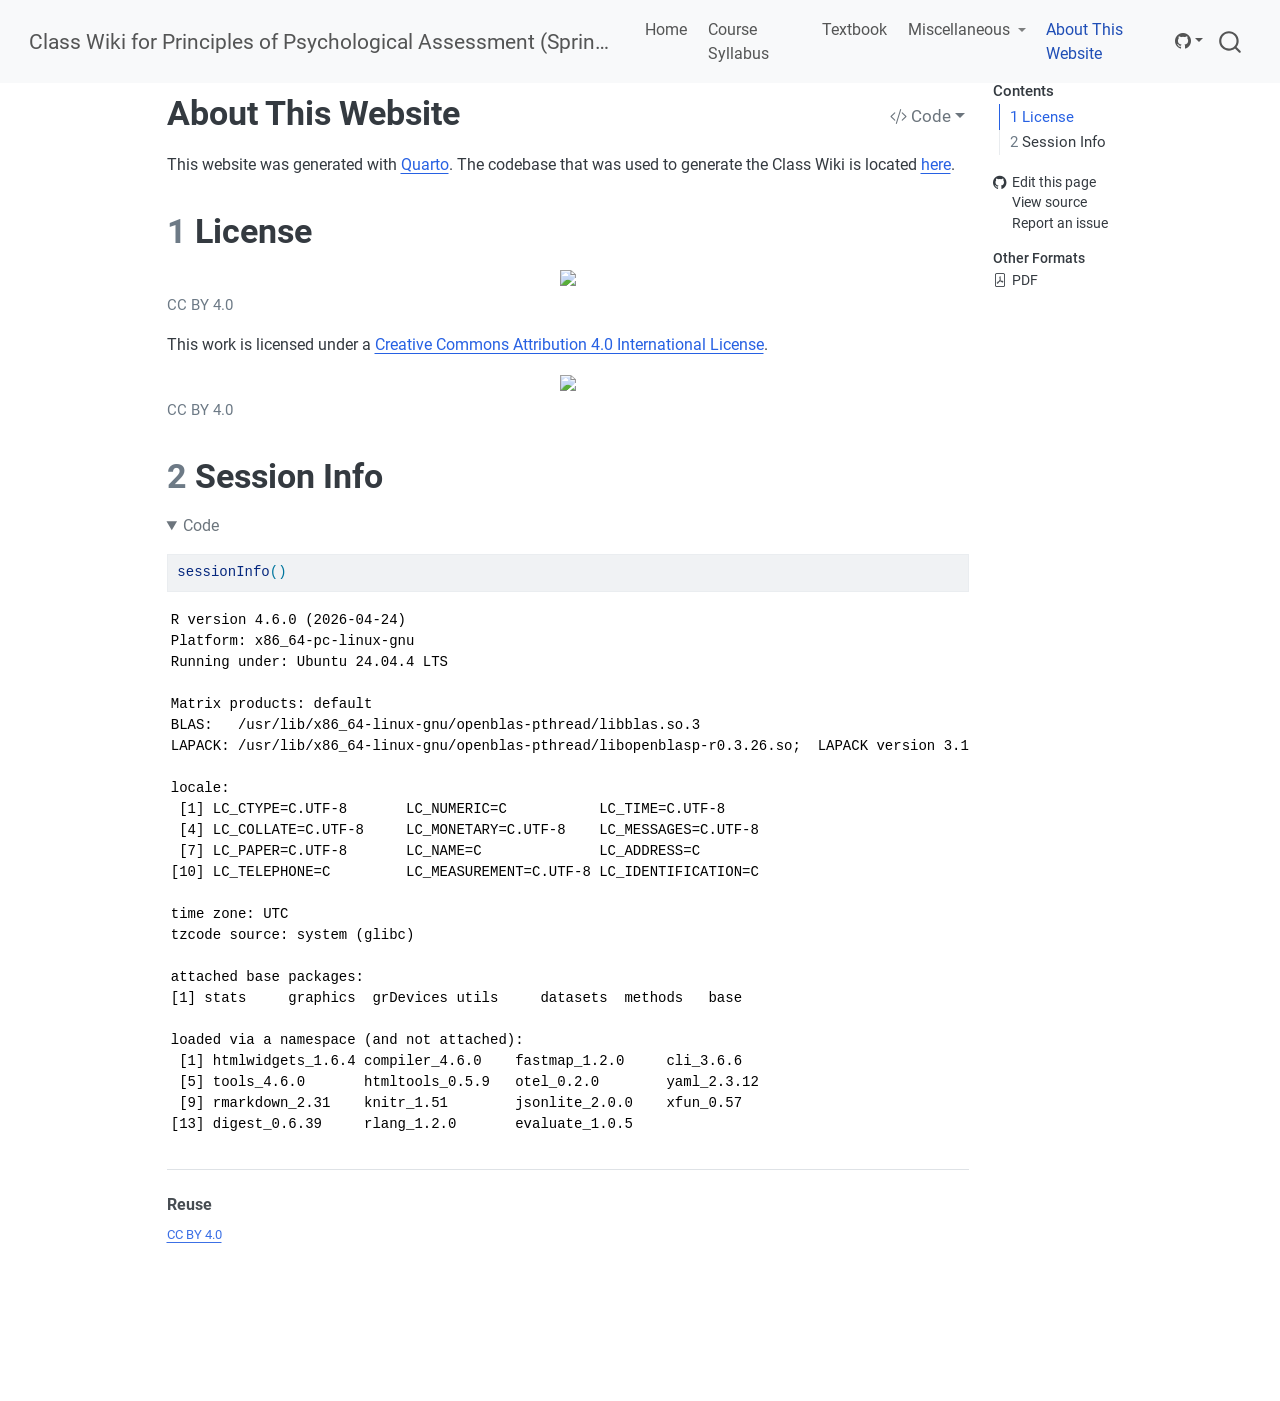
==== about.html @ 30901b77 "Initialize gh-pages" ====
<!DOCTYPE html>
<html xmlns="http://www.w3.org/1999/xhtml" lang="en" xml:lang="en"><head>
<meta http-equiv="Content-Type" content="text/html; charset=UTF-8">
<meta charset="utf-8">
<meta name="generator" content="quarto-1.9.37">
<meta name="viewport" content="width=device-width, initial-scale=1.0, user-scalable=yes">
<meta name="author" content="Isaac T. Petersen">
<meta name="dcterms.date" content="today">
<title>About This Website – Class Wiki for Principles of Psychological Assessment (Spring 2026)</title>
<style>
/* Default styles provided by pandoc.
** See https://pandoc.org/MANUAL.html#variables-for-html for config info.
*/
code{white-space: pre-wrap;}
span.smallcaps{font-variant: small-caps;}
div.columns{display: flex; gap: min(4vw, 1.5em);}
div.column{flex: auto; overflow-x: auto;}
div.hanging-indent{margin-left: 1.5em; text-indent: -1.5em;}
ul.task-list{list-style: none;}
ul.task-list li input[type="checkbox"] {
  width: 0.8em;
  margin: 0 0.8em 0.2em -1em; /* quarto-specific, see https://github.com/quarto-dev/quarto-cli/issues/4556 */ 
  vertical-align: middle;
}
/* CSS for syntax highlighting */
html { -webkit-text-size-adjust: 100%; }
pre > code.sourceCode { white-space: pre; position: relative; }
pre > code.sourceCode > span { display: inline-block; line-height: 1.25; }
pre > code.sourceCode > span:empty { height: 1.2em; }
.sourceCode { overflow: visible; }
code.sourceCode > span { color: inherit; text-decoration: inherit; }
div.sourceCode { margin: 1em 0; }
pre.sourceCode { margin: 0; }
@media screen {
div.sourceCode { overflow: auto; }
}
@media print {
pre > code.sourceCode { white-space: pre-wrap; }
pre > code.sourceCode > span { text-indent: -5em; padding-left: 5em; }
}
pre.numberSource code
  { counter-reset: source-line 0; }
pre.numberSource code > span
  { position: relative; left: -4em; counter-increment: source-line; }
pre.numberSource code > span > a:first-child::before
  { content: counter(source-line);
    position: relative; left: -1em; text-align: right; vertical-align: baseline;
    border: none; display: inline-block;
    -webkit-touch-callout: none; -webkit-user-select: none;
    -khtml-user-select: none; -moz-user-select: none;
    -ms-user-select: none; user-select: none;
    padding: 0 4px; width: 4em;
  }
pre.numberSource { margin-left: 3em;  padding-left: 4px; }
div.sourceCode
  {   }
@media screen {
pre > code.sourceCode > span > a:first-child::before { text-decoration: underline; }
}
</style>

<script src="site_libs/quarto-nav/quarto-nav.js"></script>
<script src="site_libs/quarto-nav/headroom.min.js"></script>
<script src="site_libs/clipboard/clipboard.min.js"></script>
<script src="site_libs/quarto-search/autocomplete.umd.js"></script>
<script src="site_libs/quarto-search/fuse.min.js"></script>
<script src="site_libs/quarto-search/quarto-search.js"></script>
<meta name="quarto:offset" content="./">
<script src="site_libs/quarto-html/quarto.js" type="module"></script>
<script src="site_libs/quarto-html/tabsets/tabsets.js" type="module"></script>
<script src="site_libs/quarto-html/popper.min.js"></script>
<script src="site_libs/quarto-html/tippy.umd.min.js"></script>
<script src="site_libs/quarto-html/anchor.min.js"></script>
<link href="site_libs/quarto-html/tippy.css" rel="stylesheet">
<link href="site_libs/quarto-html/quarto-syntax-highlighting-cad2a2f8a56dfe71ee895a68e79c9b9a.css" rel="stylesheet" id="quarto-text-highlighting-styles">
<script src="site_libs/bootstrap/bootstrap.min.js"></script>
<link href="site_libs/bootstrap/bootstrap-icons.css" rel="stylesheet">
<link href="site_libs/bootstrap/bootstrap-6f6d4dc81e9bc622e57b251f11a22821.min.css" rel="stylesheet" append-hash="true" id="quarto-bootstrap" data-mode="light">
<script src="site_libs/quarto-contrib/glightbox/glightbox.min.js"></script>
<link href="site_libs/quarto-contrib/glightbox/glightbox.min.css" rel="stylesheet">
<link href="site_libs/quarto-contrib/glightbox/lightbox.css" rel="stylesheet"><script id="quarto-search-options" type="application/json">{
  "location": "navbar",
  "copy-button": false,
  "collapse-after": 3,
  "panel-placement": "end",
  "type": "overlay",
  "limit": 50,
  "keyboard-shortcut": [
    "f",
    "/",
    "s"
  ],
  "show-item-context": false,
  "language": {
    "search-no-results-text": "No results",
    "search-matching-documents-text": "matching documents",
    "search-copy-link-title": "Copy link to search",
    "search-hide-matches-text": "Hide additional matches",
    "search-more-match-text": "more match in this document",
    "search-more-matches-text": "more matches in this document",
    "search-clear-button-title": "Clear",
    "search-text-placeholder": "",
    "search-detached-cancel-button-title": "Cancel",
    "search-submit-button-title": "Submit",
    "search-label": "Search"
  }
}</script><script async="" src="https://www.googletagmanager.com/gtag/js?id=G-CD13WE2PJ3"></script><script type="text/javascript">

window.dataLayer = window.dataLayer || [];
function gtag(){dataLayer.push(arguments);}
gtag('js', new Date());
gtag('config', 'G-CD13WE2PJ3', { 'anonymize_ip': true});
</script><link href="site_libs/pagedtable-1.1/css/pagedtable.css" rel="stylesheet">
<script src="site_libs/pagedtable-1.1/js/pagedtable.js"></script><link rel="stylesheet" href="styles.css">
<link rel="stylesheet" href="includes/custom.css">
<link rel="stylesheet" href="font/css/roboto.css">
</head>
<body class="nav-fixed quarto-light">

<div id="quarto-search-results"></div>
  <header id="quarto-header" class="headroom fixed-top"><nav class="navbar navbar-expand-lg " data-bs-theme="dark"><div class="navbar-container container-fluid">
      <div class="navbar-brand-container mx-auto">
    <a class="navbar-brand" href="./index.html">
    <span class="navbar-title">Class Wiki for Principles of Psychological Assessment (Spring 2026)</span>
    </a>
  </div>
            <div id="quarto-search" class="" title="Search"></div>
          <button class="navbar-toggler" type="button" data-bs-toggle="collapse" data-bs-target="#navbarCollapse" aria-controls="navbarCollapse" role="menu" aria-expanded="false" aria-label="Toggle navigation" onclick="if (window.quartoToggleHeadroom) { window.quartoToggleHeadroom(); }">
  <span class="navbar-toggler-icon"></span>
</button>
          <div class="collapse navbar-collapse" id="navbarCollapse">
            <ul class="navbar-nav navbar-nav-scroll me-auto">
<li class="nav-item">
    <a class="nav-link" href="./index.html"> 
<span class="menu-text">Home</span></a>
  </li>  
  <li class="nav-item">
    <a class="nav-link" href="./syllabus.html"> 
<span class="menu-text">Course Syllabus</span></a>
  </li>  
  <li class="nav-item">
    <a class="nav-link" href="https://isaactpetersen.github.io/Principles-Psychological-Assessment"> 
<span class="menu-text">Textbook</span></a>
  </li>  
  <li class="nav-item dropdown ">
    <a class="nav-link dropdown-toggle" href="#" id="nav-menu-miscellaneous" role="link" data-bs-toggle="dropdown" aria-expanded="false">
 <span class="menu-text">Miscellaneous</span>
    </a>
    <ul class="dropdown-menu" aria-labelledby="nav-menu-miscellaneous">
<li>
    <a class="dropdown-item" href="./help.html">
 <span class="dropdown-text">I Think I Might Need Some Help…</span></a>
  </li>  
    </ul>
</li>
  <li class="nav-item">
    <a class="nav-link active" href="./about.html" aria-current="page"> 
<span class="menu-text">About This Website</span></a>
  </li>  
</ul>
</div> <!-- /navcollapse -->
            <div class="quarto-navbar-tools">
    <div class="dropdown">
      <a href="" title="" id="quarto-navigation-tool-dropdown-0" class="quarto-navigation-tool dropdown-toggle px-1" data-bs-toggle="dropdown" aria-expanded="false" role="link" aria-label=""><i class="bi bi-github"></i></a>
      <ul class="dropdown-menu" aria-labelledby="quarto-navigation-tool-dropdown-0">
<li>
            <a class="dropdown-item quarto-navbar-tools-item" href="https://github.com/isaactpetersen/psy-5330-2026-spring">
            Source Code
            </a>
          </li>
          <li>
            <a class="dropdown-item quarto-navbar-tools-item" href="https://github.com/isaactpetersen/psy-5330-2026-spring/issues/new">
            Report a Bug
            </a>
          </li>
      </ul>
</div>
</div>
      </div> <!-- /container-fluid -->
    </nav></header><!-- content --><div id="quarto-content" class="quarto-container page-columns page-rows-contents page-layout-article page-navbar">
<!-- sidebar -->
<!-- margin-sidebar -->
    <div id="quarto-margin-sidebar" class="sidebar margin-sidebar">
        <nav id="TOC" role="doc-toc" class="toc-active"><h2 id="toc-title">Contents</h2>
   
  <ul>
<li><a href="#license" id="toc-license" class="nav-link active" data-scroll-target="#license"><span class="header-section-number">1</span> License</a></li>
  <li><a href="#session-info" id="toc-session-info" class="nav-link" data-scroll-target="#session-info"><span class="header-section-number">2</span> Session Info</a></li>
  </ul><div class="toc-actions"><ul><li><a href="https://github.com/isaactpetersen/psy-5330-2026-spring/edit/main/about.qmd" class="toc-action"><i class="bi bi-github"></i>Edit this page</a></li><li><a href="https://github.com/isaactpetersen/psy-5330-2026-spring/blob/main/about.qmd" class="toc-action"><i class="bi empty"></i>View source</a></li><li><a href="https://github.com/isaactpetersen/psy-5330-2026-spring/issues/new" class="toc-action"><i class="bi empty"></i>Report an issue</a></li></ul></div><div class="quarto-alternate-formats"><h2>Other Formats</h2><ul><li><a href="about.pdf"><i class="bi bi-file-pdf"></i>PDF</a></li></ul></div></nav>
    </div>
<!-- main -->
<main class="content" id="quarto-document-content"><header id="title-block-header" class="quarto-title-block default"><div class="quarto-title">
<div class="quarto-title-block"><div><h1 class="title">About This Website</h1><button type="button" class="btn code-tools-button dropdown-toggle" id="quarto-code-tools-menu" data-bs-toggle="dropdown" aria-expanded="false"><i class="bi"></i> Code</button><ul class="dropdown-menu dropdown-menu-end" aria-labelelledby="quarto-code-tools-menu"><li><a id="quarto-show-all-code" class="dropdown-item" href="javascript:void(0)" role="button">Show All Code</a></li><li><a id="quarto-hide-all-code" class="dropdown-item" href="javascript:void(0)" role="button">Hide All Code</a></li><li><hr class="dropdown-divider"></li><li><a id="quarto-view-source" class="dropdown-item" href="javascript:void(0)" role="button">View Source</a></li></ul></div></div>
</div>



<div class="quarto-title-meta">

    
  
    
  </div>
  


</header><p>This website was generated with <a href="https://quarto.org">Quarto</a>. The codebase that was used to generate the Class Wiki is located <a href="https://github.com/isaactpetersen/psy-5330-2026-spring">here</a>.</p>
<section id="license" class="level1" data-number="1"><h1 data-number="1">
<span class="header-section-number">1</span> License</h1>
<div class="quarto-figure quarto-figure-center">
<figure class="figure"><p><img src="https://img.shields.io/badge/License-CC%20BY%204.0-lightgrey.svg" class="img-fluid figure-img"></p>
<figcaption>CC BY 4.0</figcaption></figure>
</div>
<p>This work is licensed under a <a href="https://creativecommons.org/licenses/by/4.0/">Creative Commons Attribution 4.0 International License</a>.</p>
<div class="quarto-figure quarto-figure-center">
<figure class="figure"><p><img src="https://i.creativecommons.org/l/by/4.0/88x31.png" class="img-fluid figure-img"></p>
<figcaption>CC BY 4.0</figcaption></figure>
</div>
</section><section id="session-info" class="level1" data-number="2"><h1 data-number="2">
<span class="header-section-number">2</span> Session Info</h1>
<div class="cell">
<details open="" class="code-fold"><summary>Code</summary><div class="code-copy-outer-scaffold"><div class="sourceCode" id="cb1"><pre class="downlit sourceCode r code-with-copy"><code class="sourceCode R"><span><span class="fu"><a href="https://rdrr.io/r/utils/sessionInfo.html">sessionInfo</a></span><span class="op">(</span><span class="op">)</span></span></code></pre></div><button title="Copy to Clipboard" class="code-copy-button"><i class="bi"></i></button></div>
</details><div class="cell-output cell-output-stdout">
<pre><code>R version 4.6.0 (2026-04-24)
Platform: x86_64-pc-linux-gnu
Running under: Ubuntu 24.04.4 LTS

Matrix products: default
BLAS:   /usr/lib/x86_64-linux-gnu/openblas-pthread/libblas.so.3 
LAPACK: /usr/lib/x86_64-linux-gnu/openblas-pthread/libopenblasp-r0.3.26.so;  LAPACK version 3.12.0

locale:
 [1] LC_CTYPE=C.UTF-8       LC_NUMERIC=C           LC_TIME=C.UTF-8       
 [4] LC_COLLATE=C.UTF-8     LC_MONETARY=C.UTF-8    LC_MESSAGES=C.UTF-8   
 [7] LC_PAPER=C.UTF-8       LC_NAME=C              LC_ADDRESS=C          
[10] LC_TELEPHONE=C         LC_MEASUREMENT=C.UTF-8 LC_IDENTIFICATION=C   

time zone: UTC
tzcode source: system (glibc)

attached base packages:
[1] stats     graphics  grDevices utils     datasets  methods   base     

loaded via a namespace (and not attached):
 [1] htmlwidgets_1.6.4 compiler_4.6.0    fastmap_1.2.0     cli_3.6.6        
 [5] tools_4.6.0       htmltools_0.5.9   otel_0.2.0        yaml_2.3.12      
 [9] rmarkdown_2.31    knitr_1.51        jsonlite_2.0.0    xfun_0.57        
[13] digest_0.6.39     rlang_1.2.0       evaluate_1.0.5   </code></pre>
</div>
</div>


<!-- -->

</section><div id="quarto-appendix" class="default"><section class="quarto-appendix-contents" id="quarto-reuse"><h2 class="anchored quarto-appendix-heading">Reuse</h2><div class="quarto-appendix-contents"><div><a rel="license" href="https://creativecommons.org/licenses/by/4.0/">CC BY 4.0</a></div></div></section></div></main><!-- /main --><script id="quarto-html-after-body" type="application/javascript">
  window.document.addEventListener("DOMContentLoaded", function (event) {
    const icon = "";
    const anchorJS = new window.AnchorJS();
    anchorJS.options = {
      placement: 'right',
      icon: icon
    };
    anchorJS.add('.anchored');
    const isCodeAnnotation = (el) => {
      for (const clz of el.classList) {
        if (clz.startsWith('code-annotation-')) {                     
          return true;
        }
      }
      return false;
    }
    const onCopySuccess = function(e) {
      // button target
      const button = e.trigger;
      // don't keep focus
      button.blur();
      // flash "checked"
      button.classList.add('code-copy-button-checked');
      var currentTitle = button.getAttribute("title");
      button.setAttribute("title", "Copied!");
      let tooltip;
      if (window.bootstrap) {
        button.setAttribute("data-bs-toggle", "tooltip");
        button.setAttribute("data-bs-placement", "left");
        button.setAttribute("data-bs-title", "Copied!");
        tooltip = new bootstrap.Tooltip(button, 
          { trigger: "manual", 
            customClass: "code-copy-button-tooltip",
            offset: [0, -8]});
        tooltip.show();    
      }
      setTimeout(function() {
        if (tooltip) {
          tooltip.hide();
          button.removeAttribute("data-bs-title");
          button.removeAttribute("data-bs-toggle");
          button.removeAttribute("data-bs-placement");
        }
        button.setAttribute("title", currentTitle);
        button.classList.remove('code-copy-button-checked');
      }, 1000);
      // clear code selection
      e.clearSelection();
    }
    const getTextToCopy = function(trigger) {
      const outerScaffold = trigger.parentElement.cloneNode(true);
      const codeEl = outerScaffold.querySelector('code');
      for (const childEl of codeEl.children) {
        if (isCodeAnnotation(childEl)) {
          childEl.remove();
        }
      }
      return codeEl.innerText;
    }
    const clipboard = new window.ClipboardJS('.code-copy-button:not([data-in-quarto-modal])', {
      text: getTextToCopy
    });
    clipboard.on('success', onCopySuccess);
    if (window.document.getElementById('quarto-embedded-source-code-modal')) {
      const clipboardModal = new window.ClipboardJS('.code-copy-button[data-in-quarto-modal]', {
        text: getTextToCopy,
        container: window.document.getElementById('quarto-embedded-source-code-modal')
      });
      clipboardModal.on('success', onCopySuccess);
    }
    const viewSource = window.document.getElementById('quarto-view-source') ||
                       window.document.getElementById('quarto-code-tools-source');
    if (viewSource) {
      const sourceUrl = viewSource.getAttribute("data-quarto-source-url");
      viewSource.addEventListener("click", function(e) {
        if (sourceUrl) {
          // rstudio viewer pane
          if (/\bcapabilities=\b/.test(window.location)) {
            window.open(sourceUrl);
          } else {
            window.location.href = sourceUrl;
          }
        } else {
          const modal = new bootstrap.Modal(document.getElementById('quarto-embedded-source-code-modal'));
          modal.show();
        }
        return false;
      });
    }
    function toggleCodeHandler(show) {
      return function(e) {
        const detailsSrc = window.document.querySelectorAll(".cell > details > .sourceCode");
        for (let i=0; i<detailsSrc.length; i++) {
          const details = detailsSrc[i].parentElement;
          if (show) {
            details.open = true;
          } else {
            details.removeAttribute("open");
          }
        }
        const cellCodeDivs = window.document.querySelectorAll(".cell > .sourceCode");
        const fromCls = show ? "hidden" : "unhidden";
        const toCls = show ? "unhidden" : "hidden";
        for (let i=0; i<cellCodeDivs.length; i++) {
          const codeDiv = cellCodeDivs[i];
          if (codeDiv.classList.contains(fromCls)) {
            codeDiv.classList.remove(fromCls);
            codeDiv.classList.add(toCls);
          } 
        }
        return false;
      }
    }
    const hideAllCode = window.document.getElementById("quarto-hide-all-code");
    if (hideAllCode) {
      hideAllCode.addEventListener("click", toggleCodeHandler(false));
    }
    const showAllCode = window.document.getElementById("quarto-show-all-code");
    if (showAllCode) {
      showAllCode.addEventListener("click", toggleCodeHandler(true));
    }
      var localhostRegex = new RegExp(/^(?:http|https):\/\/localhost\:?[0-9]*\//);
      var mailtoRegex = new RegExp(/^mailto:/);
        var filterRegex = new RegExp("https:\/\/isaactpetersen\.github\.io\/psy-5330-2026-spring\/");
      var isInternal = (href) => {
          return filterRegex.test(href) || localhostRegex.test(href) || mailtoRegex.test(href);
      }
      // Inspect non-navigation links and adorn them if external
     var links = window.document.querySelectorAll('a[href]:not(.nav-link):not(.navbar-brand):not(.toc-action):not(.sidebar-link):not(.sidebar-item-toggle):not(.pagination-link):not(.no-external):not([aria-hidden]):not(.dropdown-item):not(.quarto-navigation-tool):not(.about-link)');
      for (var i=0; i<links.length; i++) {
        const link = links[i];
        if (!isInternal(link.href)) {
          // undo the damage that might have been done by quarto-nav.js in the case of
          // links that we want to consider external
          if (link.dataset.originalHref !== undefined) {
            link.href = link.dataset.originalHref;
          }
            // target, if specified
            link.setAttribute("target", "_blank");
            if (link.getAttribute("rel") === null) {
              link.setAttribute("rel", "noopener");
            }
        }
      }
    function tippyHover(el, contentFn, onTriggerFn, onUntriggerFn) {
      const config = {
        allowHTML: true,
        maxWidth: 500,
        delay: 100,
        arrow: false,
        appendTo: function(el) {
            return el.parentElement;
        },
        interactive: true,
        interactiveBorder: 10,
        theme: 'quarto',
        placement: 'bottom-start',
      };
      if (contentFn) {
        config.content = contentFn;
      }
      if (onTriggerFn) {
        config.onTrigger = onTriggerFn;
      }
      if (onUntriggerFn) {
        config.onUntrigger = onUntriggerFn;
      }
      window.tippy(el, config); 
    }
    const noterefs = window.document.querySelectorAll('a[role="doc-noteref"]');
    for (var i=0; i<noterefs.length; i++) {
      const ref = noterefs[i];
      tippyHover(ref, function() {
        // use id or data attribute instead here
        let href = ref.getAttribute('data-footnote-href') || ref.getAttribute('href');
        try { href = new URL(href).hash; } catch {}
        const id = href.replace(/^#\/?/, "");
        const note = window.document.getElementById(id);
        if (note) {
          return note.innerHTML;
        } else {
          return "";
        }
      });
    }
    const xrefs = window.document.querySelectorAll('a.quarto-xref');
    const processXRef = (id, note) => {
      // Strip column container classes
      const stripColumnClz = (el) => {
        el.classList.remove("page-full", "page-columns");
        if (el.children) {
          for (const child of el.children) {
            stripColumnClz(child);
          }
        }
      }
      stripColumnClz(note)
      if (id === null || id.startsWith('sec-')) {
        // Special case sections, only their first couple elements
        const container = document.createElement("div");
        if (note.children && note.children.length > 2) {
          container.appendChild(note.children[0].cloneNode(true));
          for (let i = 1; i < note.children.length; i++) {
            const child = note.children[i];
            if (child.tagName === "P" && child.innerText === "") {
              continue;
            } else {
              container.appendChild(child.cloneNode(true));
              break;
            }
          }
          if (window.Quarto?.typesetMath) {
            window.Quarto.typesetMath(container);
          }
          return container.innerHTML
        } else {
          if (window.Quarto?.typesetMath) {
            window.Quarto.typesetMath(note);
          }
          return note.innerHTML;
        }
      } else {
        // Remove any anchor links if they are present
        const anchorLink = note.querySelector('a.anchorjs-link');
        if (anchorLink) {
          anchorLink.remove();
        }
        if (window.Quarto?.typesetMath) {
          window.Quarto.typesetMath(note);
        }
        if (note.classList.contains("callout")) {
          return note.outerHTML;
        } else {
          return note.innerHTML;
        }
      }
    }
    for (var i=0; i<xrefs.length; i++) {
      const xref = xrefs[i];
      tippyHover(xref, undefined, function(instance) {
        instance.disable();
        let url = xref.getAttribute('href');
        let hash = undefined; 
        if (url.startsWith('#')) {
          hash = url;
        } else {
          try { hash = new URL(url).hash; } catch {}
        }
        if (hash) {
          const id = hash.replace(/^#\/?/, "");
          const note = window.document.getElementById(id);
          if (note !== null) {
            try {
              const html = processXRef(id, note.cloneNode(true));
              instance.setContent(html);
            } finally {
              instance.enable();
              instance.show();
            }
          } else {
            // See if we can fetch this
            fetch(url.split('#')[0])
            .then(res => res.text())
            .then(html => {
              const parser = new DOMParser();
              const htmlDoc = parser.parseFromString(html, "text/html");
              const note = htmlDoc.getElementById(id);
              if (note !== null) {
                const html = processXRef(id, note);
                instance.setContent(html);
              } 
            }).finally(() => {
              instance.enable();
              instance.show();
            });
          }
        } else {
          // See if we can fetch a full url (with no hash to target)
          // This is a special case and we should probably do some content thinning / targeting
          fetch(url)
          .then(res => res.text())
          .then(html => {
            const parser = new DOMParser();
            const htmlDoc = parser.parseFromString(html, "text/html");
            const note = htmlDoc.querySelector('main.content');
            if (note !== null) {
              // This should only happen for chapter cross references
              // (since there is no id in the URL)
              // remove the first header
              if (note.children.length > 0 && note.children[0].tagName === "HEADER") {
                note.children[0].remove();
              }
              const html = processXRef(null, note);
              instance.setContent(html);
            } 
          }).finally(() => {
            instance.enable();
            instance.show();
          });
        }
      }, function(instance) {
      });
    }
        let selectedAnnoteEl;
        const selectorForAnnotation = ( cell, annotation) => {
          let cellAttr = 'data-code-cell="' + cell + '"';
          let lineAttr = 'data-code-annotation="' +  annotation + '"';
          const selector = 'span[' + cellAttr + '][' + lineAttr + ']';
          return selector;
        }
        const selectCodeLines = (annoteEl) => {
          const doc = window.document;
          const targetCell = annoteEl.getAttribute("data-target-cell");
          const targetAnnotation = annoteEl.getAttribute("data-target-annotation");
          const annoteSpan = window.document.querySelector(selectorForAnnotation(targetCell, targetAnnotation));
          const lines = annoteSpan.getAttribute("data-code-lines").split(",");
          const lineIds = lines.map((line) => {
            return targetCell + "-" + line;
          })
          let top = null;
          let height = null;
          let parent = null;
          if (lineIds.length > 0) {
              //compute the position of the single el (top and bottom and make a div)
              const el = window.document.getElementById(lineIds[0]);
              top = el.offsetTop;
              height = el.offsetHeight;
              parent = el.parentElement.parentElement;
            if (lineIds.length > 1) {
              const lastEl = window.document.getElementById(lineIds[lineIds.length - 1]);
              const bottom = lastEl.offsetTop + lastEl.offsetHeight;
              height = bottom - top;
            }
            if (top !== null && height !== null && parent !== null) {
              // cook up a div (if necessary) and position it 
              let div = window.document.getElementById("code-annotation-line-highlight");
              if (div === null) {
                div = window.document.createElement("div");
                div.setAttribute("id", "code-annotation-line-highlight");
                div.style.position = 'absolute';
                parent.appendChild(div);
              }
              div.style.top = top - 2 + "px";
              div.style.height = height + 4 + "px";
              div.style.left = 0;
              let gutterDiv = window.document.getElementById("code-annotation-line-highlight-gutter");
              if (gutterDiv === null) {
                gutterDiv = window.document.createElement("div");
                gutterDiv.setAttribute("id", "code-annotation-line-highlight-gutter");
                gutterDiv.style.position = 'absolute';
                const codeCell = window.document.getElementById(targetCell);
                const gutter = codeCell.querySelector('.code-annotation-gutter');
                gutter.appendChild(gutterDiv);
              }
              gutterDiv.style.top = top - 2 + "px";
              gutterDiv.style.height = height + 4 + "px";
            }
            selectedAnnoteEl = annoteEl;
          }
        };
        const unselectCodeLines = () => {
          const elementsIds = ["code-annotation-line-highlight", "code-annotation-line-highlight-gutter"];
          elementsIds.forEach((elId) => {
            const div = window.document.getElementById(elId);
            if (div) {
              div.remove();
            }
          });
          selectedAnnoteEl = undefined;
        };
          // Handle positioning of the toggle
      window.addEventListener(
        "resize",
        throttle(() => {
          elRect = undefined;
          if (selectedAnnoteEl) {
            selectCodeLines(selectedAnnoteEl);
          }
        }, 10)
      );
      function throttle(fn, ms) {
      let throttle = false;
      let timer;
        return (...args) => {
          if(!throttle) { // first call gets through
              fn.apply(this, args);
              throttle = true;
          } else { // all the others get throttled
              if(timer) clearTimeout(timer); // cancel #2
              timer = setTimeout(() => {
                fn.apply(this, args);
                timer = throttle = false;
              }, ms);
          }
        };
      }
        // Attach click handler to the DT
        const annoteDls = window.document.querySelectorAll('dt[data-target-cell]');
        for (const annoteDlNode of annoteDls) {
          annoteDlNode.addEventListener('click', (event) => {
            const clickedEl = event.target;
            if (clickedEl !== selectedAnnoteEl) {
              unselectCodeLines();
              const activeEl = window.document.querySelector('dt[data-target-cell].code-annotation-active');
              if (activeEl) {
                activeEl.classList.remove('code-annotation-active');
              }
              selectCodeLines(clickedEl);
              clickedEl.classList.add('code-annotation-active');
            } else {
              // Unselect the line
              unselectCodeLines();
              clickedEl.classList.remove('code-annotation-active');
            }
          });
        }
    const findCites = (el) => {
      const parentEl = el.parentElement;
      if (parentEl) {
        const cites = parentEl.dataset.cites;
        if (cites) {
          return {
            el,
            cites: cites.split(' ')
          };
        } else {
          return findCites(el.parentElement)
        }
      } else {
        return undefined;
      }
    };
    var bibliorefs = window.document.querySelectorAll('a[role="doc-biblioref"]');
    for (var i=0; i<bibliorefs.length; i++) {
      const ref = bibliorefs[i];
      const citeInfo = findCites(ref);
      if (citeInfo) {
        tippyHover(citeInfo.el, function() {
          var popup = window.document.createElement('div');
          citeInfo.cites.forEach(function(cite) {
            var citeDiv = window.document.createElement('div');
            citeDiv.classList.add('hanging-indent');
            citeDiv.classList.add('csl-entry');
            var biblioDiv = window.document.getElementById('ref-' + cite);
            if (biblioDiv) {
              citeDiv.innerHTML = biblioDiv.innerHTML;
            }
            popup.appendChild(citeDiv);
          });
          return popup.innerHTML;
        });
      }
    }
  });
  </script><div class="modal fade" id="quarto-embedded-source-code-modal" tabindex="-1" aria-labelledby="quarto-embedded-source-code-modal-label" aria-hidden="true"><div class="modal-dialog modal-dialog-scrollable"><div class="modal-content"><div class="modal-header"><h5 class="modal-title" id="quarto-embedded-source-code-modal-label">Source Code</h5><button class="btn-close" data-bs-dismiss="modal"></button></div><div class="modal-body"><div class="">
<div class="code-copy-outer-scaffold"><div class="sourceCode" id="cb3" data-shortcodes="false"><pre class="sourceCode markdown code-with-copy"><code class="sourceCode markdown"><span id="cb3-1"><a href="#cb3-1" aria-hidden="true" tabindex="-1"></a><span class="co">---</span></span>
<span id="cb3-2"><a href="#cb3-2" aria-hidden="true" tabindex="-1"></a><span class="an">title:</span><span class="co"> "About This Website"</span></span>
<span id="cb3-3"><a href="#cb3-3" aria-hidden="true" tabindex="-1"></a><span class="co">---</span></span>
<span id="cb3-4"><a href="#cb3-4" aria-hidden="true" tabindex="-1"></a></span>
<span id="cb3-5"><a href="#cb3-5" aria-hidden="true" tabindex="-1"></a>This website was generated with <span class="co">[</span><span class="ot">Quarto</span><span class="co">](https://quarto.org)</span>.</span>
<span id="cb3-6"><a href="#cb3-6" aria-hidden="true" tabindex="-1"></a>The codebase that was used to generate the Class Wiki is located <span class="co">[</span><span class="ot">here</span><span class="co">](https://github.com/isaactpetersen/psy-5330-2026-spring)</span>.</span>
<span id="cb3-7"><a href="#cb3-7" aria-hidden="true" tabindex="-1"></a></span>
<span id="cb3-8"><a href="#cb3-8" aria-hidden="true" tabindex="-1"></a><span class="fu"># License</span></span>
<span id="cb3-9"><a href="#cb3-9" aria-hidden="true" tabindex="-1"></a></span>
<span id="cb3-10"><a href="#cb3-10" aria-hidden="true" tabindex="-1"></a>::: {.content-visible when-format="html"}</span>
<span id="cb3-11"><a href="#cb3-11" aria-hidden="true" tabindex="-1"></a></span>
<span id="cb3-12"><a href="#cb3-12" aria-hidden="true" tabindex="-1"></a><span class="co">[</span><span class="al">![CC BY 4.0][cc-by-shield]</span><span class="co">][cc-by]</span></span>
<span id="cb3-13"><a href="#cb3-13" aria-hidden="true" tabindex="-1"></a></span>
<span id="cb3-14"><a href="#cb3-14" aria-hidden="true" tabindex="-1"></a>This work is licensed under a</span>
<span id="cb3-15"><a href="#cb3-15" aria-hidden="true" tabindex="-1"></a><span class="co">[</span><span class="ot">Creative Commons Attribution 4.0 International License</span><span class="co">][cc-by]</span>.</span>
<span id="cb3-16"><a href="#cb3-16" aria-hidden="true" tabindex="-1"></a></span>
<span id="cb3-17"><a href="#cb3-17" aria-hidden="true" tabindex="-1"></a><span class="co">[</span><span class="al">![CC BY 4.0][cc-by-image]</span><span class="co">][cc-by]</span></span>
<span id="cb3-18"><a href="#cb3-18" aria-hidden="true" tabindex="-1"></a></span>
<span id="cb3-19"><a href="#cb3-19" aria-hidden="true" tabindex="-1"></a><span class="ot">[cc-by]: &lt;https://creativecommons.org/licenses/by/4.0/&gt;</span></span>
<span id="cb3-20"><a href="#cb3-20" aria-hidden="true" tabindex="-1"></a><span class="ot">[cc-by-image]: &lt;https://i.creativecommons.org/l/by/4.0/88x31.png&gt;</span></span>
<span id="cb3-21"><a href="#cb3-21" aria-hidden="true" tabindex="-1"></a><span class="ot">[cc-by-shield]: &lt;https://img.shields.io/badge/License-CC%20BY%204.0-lightgrey.svg&gt;</span></span>
<span id="cb3-22"><a href="#cb3-22" aria-hidden="true" tabindex="-1"></a></span>
<span id="cb3-23"><a href="#cb3-23" aria-hidden="true" tabindex="-1"></a>:::</span>
<span id="cb3-24"><a href="#cb3-24" aria-hidden="true" tabindex="-1"></a></span>
<span id="cb3-25"><a href="#cb3-25" aria-hidden="true" tabindex="-1"></a><span class="fu"># Session Info</span></span>
<span id="cb3-26"><a href="#cb3-26" aria-hidden="true" tabindex="-1"></a></span>
<span id="cb3-29"><a href="#cb3-29" aria-hidden="true" tabindex="-1"></a><span class="in">```{r}</span></span>
<span id="cb3-30"><a href="#cb3-30" aria-hidden="true" tabindex="-1"></a><span class="fu">sessionInfo</span>()</span>
<span id="cb3-31"><a href="#cb3-31" aria-hidden="true" tabindex="-1"></a><span class="in">```</span></span>
</code></pre></div><button title="Copy to Clipboard" class="code-copy-button" data-in-quarto-modal=""><i class="bi"></i></button></div>
</div></div></div></div></div>
</div> <!-- /content -->
<footer class="footer"><div class="nav-footer"><div class="nav-footer-center"><div class="toc-actions d-sm-block d-md-none"><ul><li><a href="https://github.com/isaactpetersen/psy-5330-2026-spring/edit/main/about.qmd" class="toc-action"><i class="bi bi-github"></i>Edit this page</a></li><li><a href="https://github.com/isaactpetersen/psy-5330-2026-spring/blob/main/about.qmd" class="toc-action"><i class="bi empty"></i>View source</a></li><li><a href="https://github.com/isaactpetersen/psy-5330-2026-spring/issues/new" class="toc-action"><i class="bi empty"></i>Report an issue</a></li></ul></div></div></div></footer><script>var lightboxQuarto = GLightbox({"closeEffect":"zoom","descPosition":"bottom","loop":false,"openEffect":"zoom","selector":".lightbox"});
(function() {
  let previousOnload = window.onload;
  window.onload = () => {
    if (previousOnload) {
      previousOnload();
    }
    lightboxQuarto.on('slide_before_load', (data) => {
      const { slideIndex, slideNode, slideConfig, player, trigger } = data;
      const href = trigger.getAttribute('href');
      if (href !== null) {
        const imgEl = window.document.querySelector(`a[href="${href}"] img`);
        if (imgEl !== null) {
          const srcAttr = imgEl.getAttribute("src");
          if (srcAttr && srcAttr.startsWith("data:")) {
            slideConfig.href = srcAttr;
          }
        }
      } 
    });
  
    lightboxQuarto.on('slide_after_load', (data) => {
      const { slideIndex, slideNode, slideConfig, player, trigger } = data;
      if (window.Quarto?.typesetMath) {
        window.Quarto.typesetMath(slideNode);
      }
    });
  
  };
  
})();
          </script>


</body></html>
---- site_libs/quarto-html/tippy.css ----
.tippy-box[data-animation=fade][data-state=hidden]{opacity:0}[data-tippy-root]{max-width:calc(100vw - 10px)}.tippy-box{position:relative;background-color:#333;color:#fff;border-radius:4px;font-size:14px;line-height:1.4;white-space:normal;outline:0;transition-property:transform,visibility,opacity}.tippy-box[data-placement^=top]>.tippy-arrow{bottom:0}.tippy-box[data-placement^=top]>.tippy-arrow:before{bottom:-7px;left:0;border-width:8px 8px 0;border-top-color:initial;transform-origin:center top}.tippy-box[data-placement^=bottom]>.tippy-arrow{top:0}.tippy-box[data-placement^=bottom]>.tippy-arrow:before{top:-7px;left:0;border-width:0 8px 8px;border-bottom-color:initial;transform-origin:center bottom}.tippy-box[data-placement^=left]>.tippy-arrow{right:0}.tippy-box[data-placement^=left]>.tippy-arrow:before{border-width:8px 0 8px 8px;border-left-color:initial;right:-7px;transform-origin:center left}.tippy-box[data-placement^=right]>.tippy-arrow{left:0}.tippy-box[data-placement^=right]>.tippy-arrow:before{left:-7px;border-width:8px 8px 8px 0;border-right-color:initial;transform-origin:center right}.tippy-box[data-inertia][data-state=visible]{transition-timing-function:cubic-bezier(.54,1.5,.38,1.11)}.tippy-arrow{width:16px;height:16px;color:#333}.tippy-arrow:before{content:"";position:absolute;border-color:transparent;border-style:solid}.tippy-content{position:relative;padding:5px 9px;z-index:1}
---- site_libs/quarto-html/quarto-syntax-highlighting-cad2a2f8a56dfe71ee895a68e79c9b9a.css ----
/* quarto syntax highlight colors */
:root {
  --quarto-hl-ot-color: #d91e18;
  --quarto-hl-at-color: #a55a00;
  --quarto-hl-ss-color: #008000;
  --quarto-hl-an-color: #696969;
  --quarto-hl-fu-color: #06287e;
  --quarto-hl-st-color: #008000;
  --quarto-hl-cf-color: #d91e18;
  --quarto-hl-op-color: #00769e;
  --quarto-hl-er-color: #7928a1;
  --quarto-hl-bn-color: #7928a1;
  --quarto-hl-al-color: #7928a1;
  --quarto-hl-va-color: #a55a00;
  --quarto-hl-bu-color: inherit;
  --quarto-hl-ex-color: inherit;
  --quarto-hl-pp-color: #7928a1;
  --quarto-hl-in-color: #696969;
  --quarto-hl-vs-color: #008000;
  --quarto-hl-wa-color: #696969;
  --quarto-hl-do-color: #696969;
  --quarto-hl-im-color: inherit;
  --quarto-hl-ch-color: #008000;
  --quarto-hl-dt-color: #7928a1;
  --quarto-hl-fl-color: #a55a00;
  --quarto-hl-co-color: #696969;
  --quarto-hl-cv-color: #696969;
  --quarto-hl-cn-color: #d91e18;
  --quarto-hl-sc-color: #00769e;
  --quarto-hl-dv-color: #7928a1;
  --quarto-hl-kw-color: #d91e18;
}

/* other quarto variables */
:root {
  --quarto-font-monospace: SFMono-Regular, Menlo, Monaco, Consolas, "Liberation Mono", "Courier New", monospace;
}

/* syntax highlight based on Pandoc's rules */
pre > code.sourceCode > span {
  color: #545454;
}

code.sourceCode > span {
  color: #545454;
}

div.sourceCode,
div.sourceCode pre.sourceCode {
  color: #545454;
}

/* Normal */
code span {
  color: #545454;
}

/* Alert */
code span.al {
  color: #7928a1;
  font-style: inherit;
}

/* Annotation */
code span.an {
  color: #696969;
  font-style: inherit;
}

/* Attribute */
code span.at {
  color: #a55a00;
  font-style: inherit;
}

/* BaseN */
code span.bn {
  color: #7928a1;
  font-style: inherit;
}

/* BuiltIn */
code span.bu {
  font-style: inherit;
}

/* ControlFlow */
code span.cf {
  color: #d91e18;
  font-style: inherit;
}

/* Char */
code span.ch {
  color: #008000;
  font-style: inherit;
}

/* Constant */
code span.cn {
  color: #d91e18;
  font-style: inherit;
}

/* Comment */
code span.co {
  color: #696969;
  font-style: inherit;
}

/* CommentVar */
code span.cv {
  color: #696969;
  font-style: italic;
}

/* Documentation */
code span.do {
  color: #696969;
  font-style: italic;
}

/* DataType */
code span.dt {
  color: #7928a1;
  font-style: inherit;
}

/* DecVal */
code span.dv {
  color: #7928a1;
  font-style: inherit;
}

/* Error */
code span.er {
  color: #7928a1;
  font-style: inherit;
}

/* Extension */
code span.ex {
  font-style: inherit;
}

/* Float */
code span.fl {
  color: #a55a00;
  font-style: inherit;
}

/* Function */
code span.fu {
  color: #06287e;
  font-style: inherit;
}

/* Import */
code span.im {
  font-style: inherit;
}

/* Information */
code span.in {
  color: #696969;
  font-style: inherit;
}

/* Keyword */
code span.kw {
  color: #d91e18;
  font-style: inherit;
}

/* Operator */
code span.op {
  color: #00769e;
  font-style: inherit;
}

/* Other */
code span.ot {
  color: #d91e18;
  font-style: inherit;
}

/* Preprocessor */
code span.pp {
  color: #7928a1;
  font-style: inherit;
}

/* SpecialChar */
code span.sc {
  color: #00769e;
  font-style: inherit;
}

/* SpecialString */
code span.ss {
  color: #008000;
  font-style: inherit;
}

/* String */
code span.st {
  color: #008000;
  font-style: inherit;
}

/* Variable */
code span.va {
  color: #a55a00;
  font-style: inherit;
}

/* VerbatimString */
code span.vs {
  color: #008000;
  font-style: inherit;
}

/* Warning */
code span.wa {
  color: #696969;
  font-style: italic;
}

.prevent-inlining {
  content: "</";
}

/*# sourceMappingURL=5926083d5e9dd90c2eb8d06145e1d972.css.map */
---- site_libs/pagedtable-1.1/css/pagedtable.css ----
.pagedtable {
  overflow: auto;
  padding-left: 8px;
  padding-right: 8px;
}

.pagedtable-wrapper {
  border: 1px solid #ccc;
  border-radius: 4px;
  margin-bottom: 10px;
}

.pagedtable table {
  width: 100%;
  max-width: 100%;
  margin: 0;
}

.pagedtable th {
  padding: 0 5px 0 5px;
  border: none;
  border-bottom: 2px solid #dddddd;

  min-width: 45px;
}

.pagedtable-empty th {
  display: none;
}

.pagedtable td {
  padding: 0 4px 0 4px;
}

.pagedtable .even {
  background-color: rgba(140, 140, 140, 0.1);
}

.pagedtable-padding-col {
  display: none;
}

.pagedtable a {
  -webkit-touch-callout: none;
  -webkit-user-select: none;
  -khtml-user-select: none;
  -moz-user-select: none;
  -ms-user-select: none;
  user-select: none;
}

.pagedtable-index-nav {
  cursor: pointer;
  padding: 0 5px 0 5px;
  float: right;
  border: 0;
}

.pagedtable-index-nav-disabled {
  cursor: default;
  text-decoration: none;
  color: #999;
}

a.pagedtable-index-nav-disabled:hover {
  text-decoration: none;
  color: #999;
}

.pagedtable-indexes {
  cursor: pointer;
  float: right;
  border: 0;
}

.pagedtable-index-current {
  cursor: default;
  text-decoration: none;
  font-weight: bold;
  color: #333;
  border: 0;
}

a.pagedtable-index-current:hover {
  text-decoration: none;
  font-weight: bold;
  color: #333;
}

.pagedtable-index {
  width: 30px;
  display: inline-block;
  text-align: center;
  border: 0;
}

.pagedtable-index-separator-left {
  display: inline-block;
  color: #333;
  font-size: 9px;
  padding: 0 0 0 0;
  cursor: default;
}

.pagedtable-index-separator-right {
  display: inline-block;
  color: #333;
  font-size: 9px;
  padding: 0 4px 0 0;
  cursor: default;
}

.pagedtable-footer {
  padding-top: 4px;
  padding-bottom: 5px;
}

.pagedtable-not-empty .pagedtable-footer {
  border-top: 2px solid #dddddd;
}

.pagedtable-info {
  overflow: hidden;
  color: #999;
  white-space: nowrap;
  text-overflow: ellipsis;
}

.pagedtable-header-name {
  overflow: hidden;
  text-overflow: ellipsis;
}

.pagedtable-header-type {
  color: #999;
  font-weight: 400;
}

.pagedtable-na-cell {
  font-style: italic;
  opacity: 0.3;
}
---- styles.css ----
/* css styles */
---- includes/custom.css ----
/* Whole document: */
body{
  font-family: Roboto;
  font-size: 12pt;
}

/* Headers */
h1,h2,h3,h4,h5,h6{
  font-family: Roboto;
}

/* Block quotes: */
blockquote {
  padding: 10px 20px;
  margin: 0 0 20px;
  font-size: 14px; /*default: 17.5px*/
  border-left: 5px solid #eee;
}

/* Navbar */
.navbar-brand {
  font-family: Roboto;
}

.navbar-default {
  font-family: Roboto;
  font-size: 12pt;
}
---- font/css/roboto.css ----
@font-face {
  font-family: 'Roboto';
  font-style: normal;
  font-weight: 100;
  src: url('../fonts/roboto-v30-latin-100.eot'); /* IE9 Compat Modes */
  src: local(''), local(''),
       url('../fonts/roboto-v30-latin-100.eot?#iefix') format('embedded-opentype'), /* IE6-IE8 */
       url('../fonts/roboto-v30-latin-100.woff2') format('woff2'), /* Super Modern Browsers */
       url('../fonts/roboto-v30-latin-100.woff') format('woff'), /* Modern Browsers */
       url('../fonts/roboto-v30-latin-100.ttf') format('truetype'), /* Safari, Android, iOS */
       url('../fonts/roboto-v30-latin-100.svg#\1') format('svg'); /* Legacy iOS */
}
@font-face {
  font-family: 'Roboto';
  font-style: italic;
  font-weight: 100;
  src: url('../fonts/roboto-v30-latin-100italic.eot'); /* IE9 Compat Modes */
  src: local(''), local(''),
       url('../fonts/roboto-v30-latin-100italic.eot?#iefix') format('embedded-opentype'), /* IE6-IE8 */
       url('../fonts/roboto-v30-latin-100italic.woff2') format('woff2'), /* Super Modern Browsers */
       url('../fonts/roboto-v30-latin-100italic.woff') format('woff'), /* Modern Browsers */
       url('../fonts/roboto-v30-latin-100italic.ttf') format('truetype'), /* Safari, Android, iOS */
       url('../fonts/roboto-v30-latin-100italic.svg#\1') format('svg'); /* Legacy iOS */
}
@font-face {
  font-family: 'Roboto';
  font-style: normal;
  font-weight: 300;
  src: url('../fonts/roboto-v30-latin-300.eot'); /* IE9 Compat Modes */
  src: local(''), local(''),
       url('../fonts/roboto-v30-latin-300.eot?#iefix') format('embedded-opentype'), /* IE6-IE8 */
       url('../fonts/roboto-v30-latin-300.woff2') format('woff2'), /* Super Modern Browsers */
       url('../fonts/roboto-v30-latin-300.woff') format('woff'), /* Modern Browsers */
       url('../fonts/roboto-v30-latin-300.ttf') format('truetype'), /* Safari, Android, iOS */
       url('../fonts/roboto-v30-latin-300.svg#\1') format('svg'); /* Legacy iOS */
}
@font-face {
  font-family: 'Roboto';
  font-style: italic;
  font-weight: 300;
  src: url('../fonts/roboto-v30-latin-300italic.eot'); /* IE9 Compat Modes */
  src: local(''), local(''),
       url('../fonts/roboto-v30-latin-300italic.eot?#iefix') format('embedded-opentype'), /* IE6-IE8 */
       url('../fonts/roboto-v30-latin-300italic.woff2') format('woff2'), /* Super Modern Browsers */
       url('../fonts/roboto-v30-latin-300italic.woff') format('woff'), /* Modern Browsers */
       url('../fonts/roboto-v30-latin-300italic.ttf') format('truetype'), /* Safari, Android, iOS */
       url('../fonts/roboto-v30-latin-300italic.svg#\1') format('svg'); /* Legacy iOS */
}
@font-face {
  font-family: 'Roboto';
  font-style: normal;
  font-weight: 400;
  src: url('../fonts/roboto-v30-latin-regular.eot'); /* IE9 Compat Modes */
  src: local(''), local(''),
       url('../fonts/roboto-v30-latin-regular.eot?#iefix') format('embedded-opentype'), /* IE6-IE8 */
       url('../fonts/roboto-v30-latin-regular.woff2') format('woff2'), /* Super Modern Browsers */
       url('../fonts/roboto-v30-latin-regular.woff') format('woff'), /* Modern Browsers */
       url('../fonts/roboto-v30-latin-regular.ttf') format('truetype'), /* Safari, Android, iOS */
       url('../fonts/roboto-v30-latin-regular.svg#\1') format('svg'); /* Legacy iOS */
}
@font-face {
  font-family: 'Roboto';
  font-style: italic;
  font-weight: 400;
  src: url('../fonts/roboto-v30-latin-italic.eot'); /* IE9 Compat Modes */
  src: local(''), local(''),
       url('../fonts/roboto-v30-latin-italic.eot?#iefix') format('embedded-opentype'), /* IE6-IE8 */
       url('../fonts/roboto-v30-latin-italic.woff2') format('woff2'), /* Super Modern Browsers */
       url('../fonts/roboto-v30-latin-italic.woff') format('woff'), /* Modern Browsers */
       url('../fonts/roboto-v30-latin-italic.ttf') format('truetype'), /* Safari, Android, iOS */
       url('../fonts/roboto-v30-latin-italic.svg#\1') format('svg'); /* Legacy iOS */
}
@font-face {
  font-family: 'Roboto';
  font-style: normal;
  font-weight: 500;
  src: url('../fonts/roboto-v30-latin-500.eot'); /* IE9 Compat Modes */
  src: local(''), local(''),
       url('../fonts/roboto-v30-latin-500.eot?#iefix') format('embedded-opentype'), /* IE6-IE8 */
       url('../fonts/roboto-v30-latin-500.woff2') format('woff2'), /* Super Modern Browsers */
       url('../fonts/roboto-v30-latin-500.woff') format('woff'), /* Modern Browsers */
       url('../fonts/roboto-v30-latin-500.ttf') format('truetype'), /* Safari, Android, iOS */
       url('../fonts/roboto-v30-latin-500.svg#\1') format('svg'); /* Legacy iOS */
}
@font-face {
  font-family: 'Roboto';
  font-style: italic;
  font-weight: 500;
  src: url('../fonts/roboto-v30-latin-500italic.eot'); /* IE9 Compat Modes */
  src: local(''), local(''),
       url('../fonts/roboto-v30-latin-500italic.eot?#iefix') format('embedded-opentype'), /* IE6-IE8 */
       url('../fonts/roboto-v30-latin-500italic.woff2') format('woff2'), /* Super Modern Browsers */
       url('../fonts/roboto-v30-latin-500italic.woff') format('woff'), /* Modern Browsers */
       url('../fonts/roboto-v30-latin-500italic.ttf') format('truetype'), /* Safari, Android, iOS */
       url('../fonts/roboto-v30-latin-500italic.svg#\1') format('svg'); /* Legacy iOS */
}
@font-face {
  font-family: 'Roboto';
  font-style: normal;
  font-weight: 700;
  src: url('../fonts/roboto-v30-latin-700.eot'); /* IE9 Compat Modes */
  src: local(''), local(''),
       url('../fonts/roboto-v30-latin-700.eot?#iefix') format('embedded-opentype'), /* IE6-IE8 */
       url('../fonts/roboto-v30-latin-700.woff2') format('woff2'), /* Super Modern Browsers */
       url('../fonts/roboto-v30-latin-700.woff') format('woff'), /* Modern Browsers */
       url('../fonts/roboto-v30-latin-700.ttf') format('truetype'), /* Safari, Android, iOS */
       url('../fonts/roboto-v30-latin-700.svg#\1') format('svg'); /* Legacy iOS */
}
@font-face {
  font-family: 'Roboto';
  font-style: italic;
  font-weight: 700;
  src: url('../fonts/roboto-v30-latin-700italic.eot'); /* IE9 Compat Modes */
  src: local(''), local(''),
       url('../fonts/roboto-v30-latin-700italic.eot?#iefix') format('embedded-opentype'), /* IE6-IE8 */
       url('../fonts/roboto-v30-latin-700italic.woff2') format('woff2'), /* Super Modern Browsers */
       url('../fonts/roboto-v30-latin-700italic.woff') format('woff'), /* Modern Browsers */
       url('../fonts/roboto-v30-latin-700italic.ttf') format('truetype'), /* Safari, Android, iOS */
       url('../fonts/roboto-v30-latin-700italic.svg#\1') format('svg'); /* Legacy iOS */
}
@font-face {
  font-family: 'Roboto';
  font-style: normal;
  font-weight: 900;
  src: url('../fonts/roboto-v30-latin-900.eot'); /* IE9 Compat Modes */
  src: local(''), local(''),
       url('../fonts/roboto-v30-latin-900.eot?#iefix') format('embedded-opentype'), /* IE6-IE8 */
       url('../fonts/roboto-v30-latin-900.woff2') format('woff2'), /* Super Modern Browsers */
       url('../fonts/roboto-v30-latin-900.woff') format('woff'), /* Modern Browsers */
       url('../fonts/roboto-v30-latin-900.ttf') format('truetype'), /* Safari, Android, iOS */
       url('../fonts/roboto-v30-latin-900.svg#\1') format('svg'); /* Legacy iOS */
}
@font-face {
  font-family: 'Roboto';
  font-style: italic;
  font-weight: 900;
  src: url('../fonts/roboto-v30-latin-900italic.eot'); /* IE9 Compat Modes */
  src: local(''), local(''),
       url('../fonts/roboto-v30-latin-900italic.eot?#iefix') format('embedded-opentype'), /* IE6-IE8 */
       url('../fonts/roboto-v30-latin-900italic.woff2') format('woff2'), /* Super Modern Browsers */
       url('../fonts/roboto-v30-latin-900italic.woff') format('woff'), /* Modern Browsers */
       url('../fonts/roboto-v30-latin-900italic.ttf') format('truetype'), /* Safari, Android, iOS */
       url('../fonts/roboto-v30-latin-900italic.svg#\1') format('svg'); /* Legacy iOS */
}
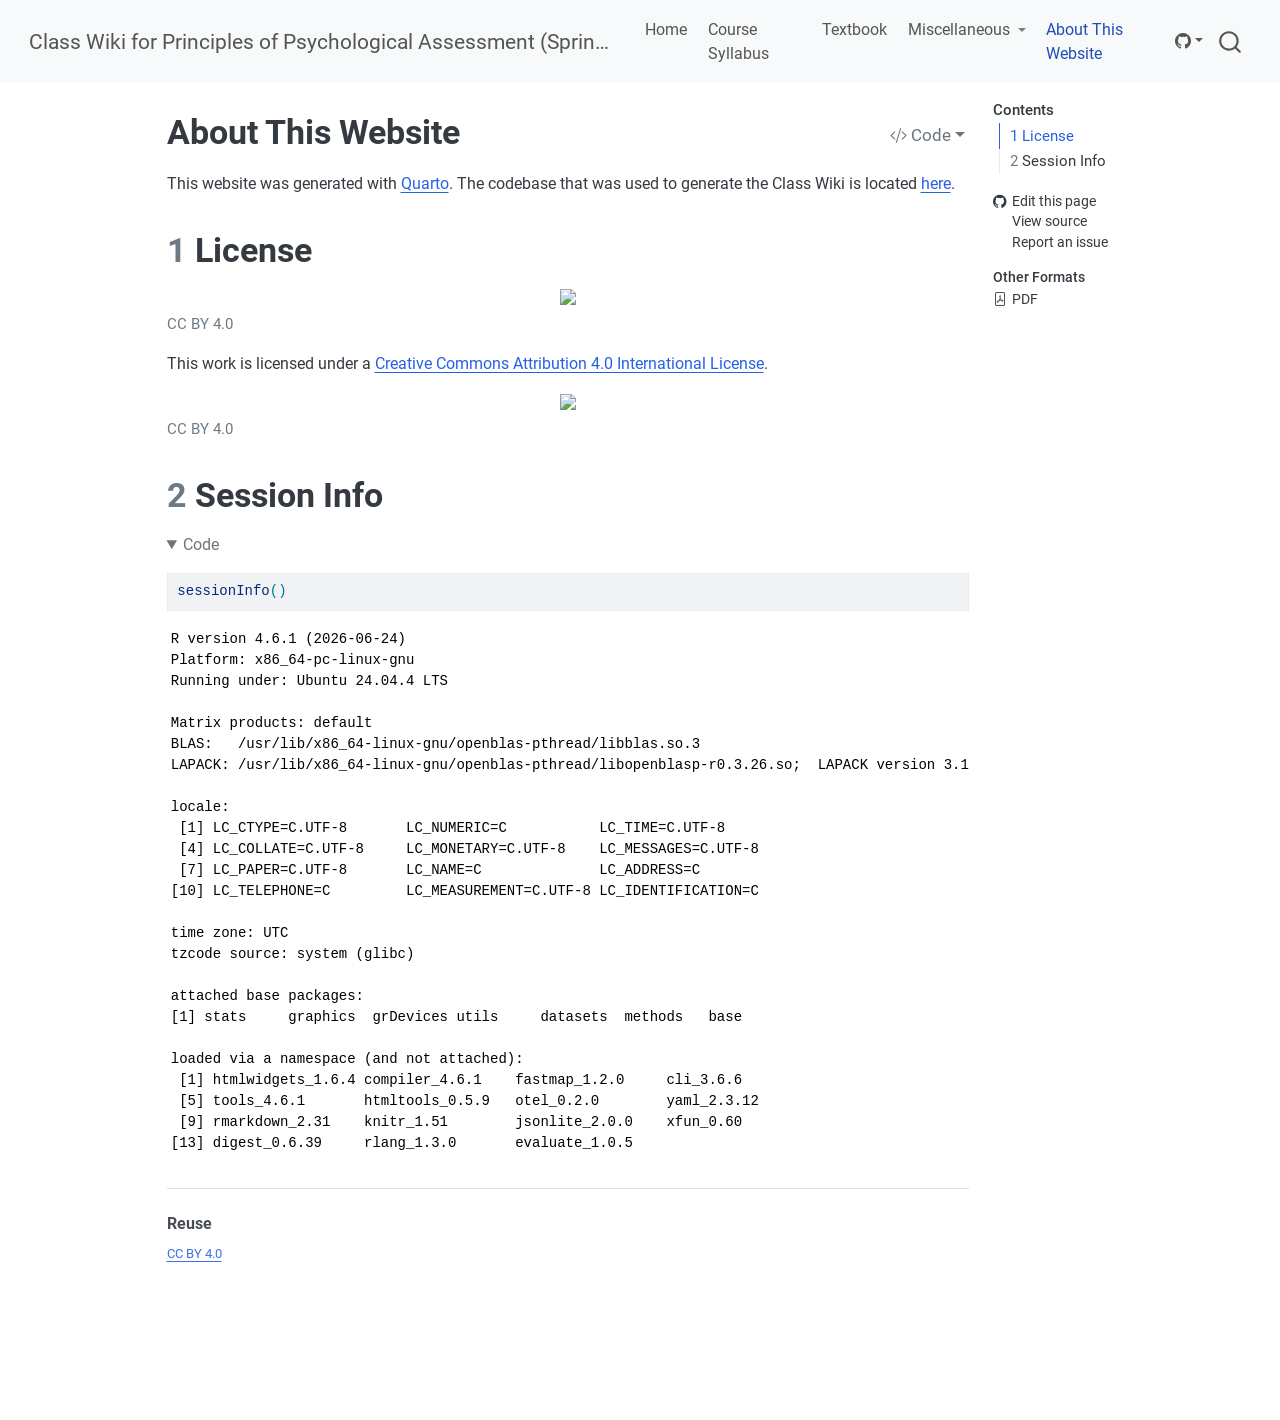
==== commit 125b7459: "Built site for gh-pages" ====
--- a/about.html
+++ b/about.html
@@ -2,7 +2,7 @@
 <html xmlns="http://www.w3.org/1999/xhtml" lang="en" xml:lang="en"><head>
 <meta http-equiv="Content-Type" content="text/html; charset=UTF-8">
 <meta charset="utf-8">
-<meta name="generator" content="quarto-1.9.37">
+<meta name="generator" content="quarto-1.10.18">
 <meta name="viewport" content="width=device-width, initial-scale=1.0, user-scalable=yes">
 <meta name="author" content="Isaac T. Petersen">
 <meta name="dcterms.date" content="today">
@@ -11,10 +11,13 @@
 /* Default styles provided by pandoc.
 ** See https://pandoc.org/MANUAL.html#variables-for-html for config info.
 */
-code{white-space: pre-wrap;}
 span.smallcaps{font-variant: small-caps;}
-div.columns{display: flex; gap: min(4vw, 1.5em);}
-div.column{flex: auto; overflow-x: auto;}
+div.columns{display: flex; gap: 1.5em;}
+div.column{flex: auto;}
+@media screen {
+div.columns{gap: min(4vw, 1.5em);}
+div.column{overflow-x: auto;}
+}
 div.hanging-indent{margin-left: 1.5em; text-indent: -1.5em;}
 ul.task-list{list-style: none;}
 ul.task-list li input[type="checkbox"] {
@@ -72,10 +75,10 @@
 <script src="site_libs/quarto-html/tippy.umd.min.js"></script>
 <script src="site_libs/quarto-html/anchor.min.js"></script>
 <link href="site_libs/quarto-html/tippy.css" rel="stylesheet">
-<link href="site_libs/quarto-html/quarto-syntax-highlighting-cad2a2f8a56dfe71ee895a68e79c9b9a.css" rel="stylesheet" id="quarto-text-highlighting-styles">
+<link href="site_libs/quarto-html/quarto-syntax-highlighting-3419ea62b3ca2d77d3d547f86109e84e.css" rel="stylesheet" id="quarto-text-highlighting-styles">
 <script src="site_libs/bootstrap/bootstrap.min.js"></script>
 <link href="site_libs/bootstrap/bootstrap-icons.css" rel="stylesheet">
-<link href="site_libs/bootstrap/bootstrap-6f6d4dc81e9bc622e57b251f11a22821.min.css" rel="stylesheet" append-hash="true" id="quarto-bootstrap" data-mode="light">
+<link href="site_libs/bootstrap/bootstrap-331c01ae5bcb8b1def0474f38323fa04.min.css" rel="stylesheet" append-hash="true" id="quarto-bootstrap" data-mode="light">
 <script src="site_libs/quarto-contrib/glightbox/glightbox.min.js"></script>
 <link href="site_libs/quarto-contrib/glightbox/glightbox.min.css" rel="stylesheet">
 <link href="site_libs/quarto-contrib/glightbox/lightbox.css" rel="stylesheet"><script id="quarto-search-options" type="application/json">{
@@ -221,7 +224,7 @@
 <div class="cell">
 <details open="" class="code-fold"><summary>Code</summary><div class="code-copy-outer-scaffold"><div class="sourceCode" id="cb1"><pre class="downlit sourceCode r code-with-copy"><code class="sourceCode R"><span><span class="fu"><a href="https://rdrr.io/r/utils/sessionInfo.html">sessionInfo</a></span><span class="op">(</span><span class="op">)</span></span></code></pre></div><button title="Copy to Clipboard" class="code-copy-button"><i class="bi"></i></button></div>
 </details><div class="cell-output cell-output-stdout">
-<pre><code>R version 4.6.0 (2026-04-24)
+<pre><code>R version 4.6.1 (2026-06-24)
 Platform: x86_64-pc-linux-gnu
 Running under: Ubuntu 24.04.4 LTS
 
@@ -242,10 +245,10 @@
 [1] stats     graphics  grDevices utils     datasets  methods   base     
 
 loaded via a namespace (and not attached):
- [1] htmlwidgets_1.6.4 compiler_4.6.0    fastmap_1.2.0     cli_3.6.6        
- [5] tools_4.6.0       htmltools_0.5.9   otel_0.2.0        yaml_2.3.12      
- [9] rmarkdown_2.31    knitr_1.51        jsonlite_2.0.0    xfun_0.57        
-[13] digest_0.6.39     rlang_1.2.0       evaluate_1.0.5   </code></pre>
+ [1] htmlwidgets_1.6.4 compiler_4.6.1    fastmap_1.2.0     cli_3.6.6        
+ [5] tools_4.6.1       htmltools_0.5.9   otel_0.2.0        yaml_2.3.12      
+ [9] rmarkdown_2.31    knitr_1.51        jsonlite_2.0.0    xfun_0.60        
+[13] digest_0.6.39     rlang_1.3.0       evaluate_1.0.5   </code></pre>
 </div>
 </div>
 
@@ -344,16 +347,16 @@
     }
     function toggleCodeHandler(show) {
       return function(e) {
-        const detailsSrc = window.document.querySelectorAll(".cell > details > .sourceCode");
-        for (let i=0; i<detailsSrc.length; i++) {
-          const details = detailsSrc[i].parentElement;
+        const cellDetails = window.document.querySelectorAll(".cell details.code-fold");
+        for (let i=0; i<cellDetails.length; i++) {
+          const details = cellDetails[i];
           if (show) {
             details.open = true;
           } else {
             details.removeAttribute("open");
           }
         }
-        const cellCodeDivs = window.document.querySelectorAll(".cell > .sourceCode");
+        const cellCodeDivs = window.document.querySelectorAll(".cell div.sourceCode.cell-code");
         const fromCls = show ? "hidden" : "unhidden";
         const toCls = show ? "unhidden" : "hidden";
         for (let i=0; i<cellCodeDivs.length; i++) {
@@ -376,7 +379,7 @@
     }
       var localhostRegex = new RegExp(/^(?:http|https):\/\/localhost\:?[0-9]*\//);
       var mailtoRegex = new RegExp(/^mailto:/);
-        var filterRegex = new RegExp("https:\/\/isaactpetersen\.github\.io\/psy-5330-2026-spring\/");
+        var filterRegex = new RegExp("https:\/\/isaactpetersen\.github\.io\/psy-5330-2028-spring\/");
       var isInternal = (href) => {
           return filterRegex.test(href) || localhostRegex.test(href) || mailtoRegex.test(href);
       }
--- a/site_libs/quarto-html/quarto-syntax-highlighting-3419ea62b3ca2d77d3d547f86109e84e.css
+++ b/site_libs/quarto-html/quarto-syntax-highlighting-3419ea62b3ca2d77d3d547f86109e84e.css
@@ -0,0 +1,233 @@
+/* quarto syntax highlight colors */
+:root {
+  --quarto-hl-ot-color: #d91e18;
+  --quarto-hl-at-color: #a55a00;
+  --quarto-hl-ss-color: #008000;
+  --quarto-hl-an-color: #696969;
+  --quarto-hl-fu-color: #06287e;
+  --quarto-hl-st-color: #008000;
+  --quarto-hl-cf-color: #d91e18;
+  --quarto-hl-op-color: #00769e;
+  --quarto-hl-er-color: #7928a1;
+  --quarto-hl-bn-color: #7928a1;
+  --quarto-hl-al-color: #7928a1;
+  --quarto-hl-va-color: #a55a00;
+  --quarto-hl-bu-color: inherit;
+  --quarto-hl-ex-color: inherit;
+  --quarto-hl-pp-color: #7928a1;
+  --quarto-hl-in-color: #696969;
+  --quarto-hl-vs-color: #008000;
+  --quarto-hl-wa-color: #696969;
+  --quarto-hl-do-color: #696969;
+  --quarto-hl-im-color: inherit;
+  --quarto-hl-ch-color: #008000;
+  --quarto-hl-dt-color: #7928a1;
+  --quarto-hl-fl-color: #a55a00;
+  --quarto-hl-co-color: #696969;
+  --quarto-hl-cv-color: #696969;
+  --quarto-hl-cn-color: #d91e18;
+  --quarto-hl-sc-color: #00769e;
+  --quarto-hl-dv-color: #7928a1;
+  --quarto-hl-kw-color: #d91e18;
+}
+
+/* other quarto variables */
+:root {
+  --quarto-font-monospace: SFMono-Regular, Menlo, Monaco, Consolas, "Liberation Mono", "Courier New", monospace;
+}
+
+/* syntax highlight based on Pandoc's rules */
+pre > code.sourceCode > span {
+  color: #545454;
+}
+
+code.sourceCode > span {
+  color: #545454;
+}
+
+div.sourceCode,
+div.sourceCode pre.sourceCode {
+  color: #545454;
+}
+
+/* Normal */
+code span {
+  color: #545454;
+}
+
+/* Alert */
+code span.al {
+  color: #7928a1;
+  font-style: inherit;
+}
+
+/* Annotation */
+code span.an {
+  color: #696969;
+  font-style: inherit;
+}
+
+/* Attribute */
+code span.at {
+  color: #a55a00;
+  font-style: inherit;
+}
+
+/* BaseN */
+code span.bn {
+  color: #7928a1;
+  font-style: inherit;
+}
+
+/* BuiltIn */
+code span.bu {
+  font-style: inherit;
+}
+
+/* ControlFlow */
+code span.cf {
+  color: #d91e18;
+  font-style: inherit;
+}
+
+/* Char */
+code span.ch {
+  color: #008000;
+  font-style: inherit;
+}
+
+/* Constant */
+code span.cn {
+  color: #d91e18;
+  font-style: inherit;
+}
+
+/* Comment */
+code span.co {
+  color: #696969;
+  font-style: inherit;
+}
+
+/* CommentVar */
+code span.cv {
+  color: #696969;
+  font-style: italic;
+}
+
+/* Documentation */
+code span.do {
+  color: #696969;
+  font-style: italic;
+}
+
+/* DataType */
+code span.dt {
+  color: #7928a1;
+  font-style: inherit;
+}
+
+/* DecVal */
+code span.dv {
+  color: #7928a1;
+  font-style: inherit;
+}
+
+/* Error */
+code span.er {
+  color: #7928a1;
+  font-style: inherit;
+}
+
+/* Extension */
+code span.ex {
+  font-style: inherit;
+}
+
+/* Float */
+code span.fl {
+  color: #a55a00;
+  font-style: inherit;
+}
+
+/* Function */
+code span.fu {
+  color: #06287e;
+  font-style: inherit;
+}
+
+/* Import */
+code span.im {
+  font-style: inherit;
+}
+
+/* Information */
+code span.in {
+  color: #696969;
+  font-style: inherit;
+}
+
+/* Keyword */
+code span.kw {
+  color: #d91e18;
+  font-style: inherit;
+}
+
+/* Operator */
+code span.op {
+  color: #00769e;
+  font-style: inherit;
+}
+
+/* Other */
+code span.ot {
+  color: #d91e18;
+  font-style: inherit;
+}
+
+/* Preprocessor */
+code span.pp {
+  color: #7928a1;
+  font-style: inherit;
+}
+
+/* SpecialChar */
+code span.sc {
+  color: #00769e;
+  font-style: inherit;
+}
+
+/* SpecialString */
+code span.ss {
+  color: #008000;
+  font-style: inherit;
+}
+
+/* String */
+code span.st {
+  color: #008000;
+  font-style: inherit;
+}
+
+/* Variable */
+code span.va {
+  color: #a55a00;
+  font-style: inherit;
+}
+
+/* VerbatimString */
+code span.vs {
+  color: #008000;
+  font-style: inherit;
+}
+
+/* Warning */
+code span.wa {
+  color: #696969;
+  font-style: italic;
+}
+
+.prevent-inlining {
+  content: "</";
+}
+
+/*# sourceMappingURL=a0e48aebe202bc7301f9966d54efda35.css.map */
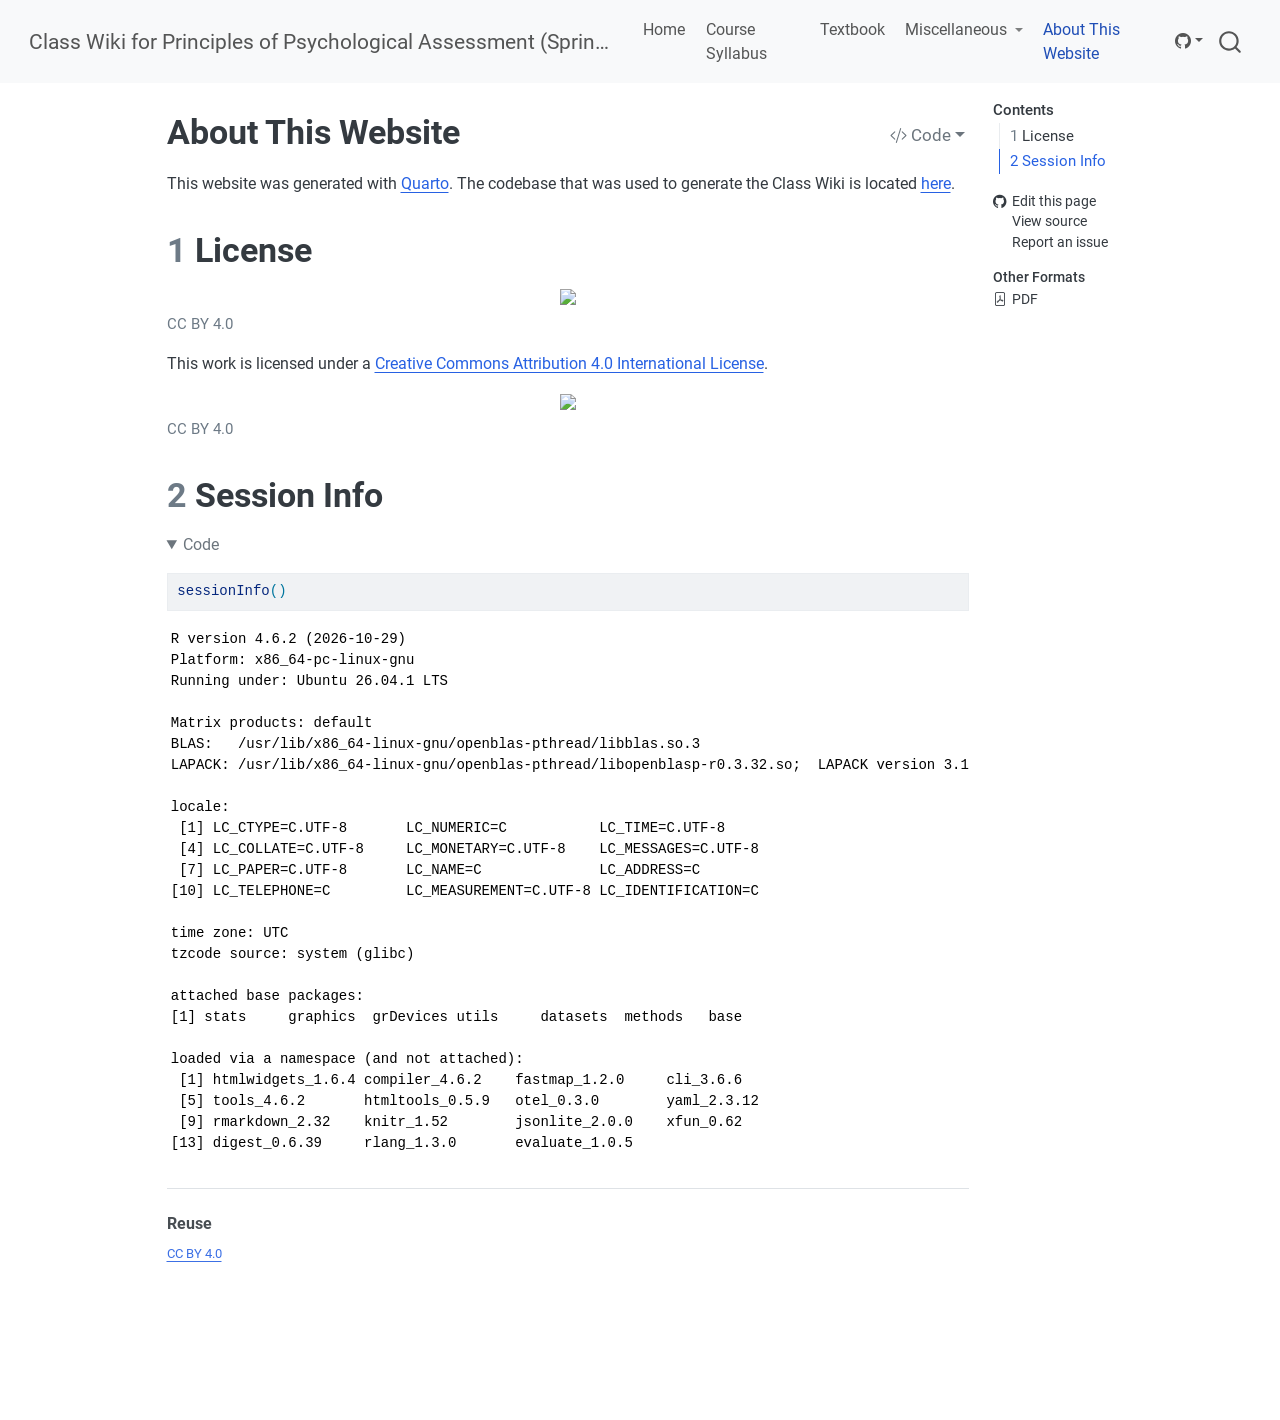
==== commit ad538ed0: "Built site for gh-pages" ====
--- a/about.html
+++ b/about.html
@@ -1,12 +1,11 @@
 <!DOCTYPE html>
 <html xmlns="http://www.w3.org/1999/xhtml" lang="en" xml:lang="en"><head>
-<meta http-equiv="Content-Type" content="text/html; charset=UTF-8">
-<meta charset="utf-8">
-<meta name="generator" content="quarto-1.10.18">
+<meta charset="UTF-8">
+<meta name="generator" content="quarto-1.11.9">
 <meta name="viewport" content="width=device-width, initial-scale=1.0, user-scalable=yes">
 <meta name="author" content="Isaac T. Petersen">
 <meta name="dcterms.date" content="today">
-<title>About This Website – Class Wiki for Principles of Psychological Assessment (Spring 2026)</title>
+<title>About This Website – Class Wiki for Principles of Psychological Assessment (Spring 2028)</title>
 <style>
 /* Default styles provided by pandoc.
 ** See https://pandoc.org/MANUAL.html#variables-for-html for config info.
@@ -71,14 +70,15 @@
 <meta name="quarto:offset" content="./">
 <script src="site_libs/quarto-html/quarto.js" type="module"></script>
 <script src="site_libs/quarto-html/tabsets/tabsets.js" type="module"></script>
+<script src="site_libs/quarto-html/scrollable-regions/scrollable-regions.js" type="module"></script>
 <script src="site_libs/quarto-html/popper.min.js"></script>
 <script src="site_libs/quarto-html/tippy.umd.min.js"></script>
 <script src="site_libs/quarto-html/anchor.min.js"></script>
 <link href="site_libs/quarto-html/tippy.css" rel="stylesheet">
-<link href="site_libs/quarto-html/quarto-syntax-highlighting-3419ea62b3ca2d77d3d547f86109e84e.css" rel="stylesheet" id="quarto-text-highlighting-styles">
+<link href="site_libs/quarto-html/quarto-syntax-highlighting-7b1528b1cba7e9f63f59baa7408a6f56.css" rel="stylesheet" id="quarto-text-highlighting-styles">
 <script src="site_libs/bootstrap/bootstrap.min.js"></script>
 <link href="site_libs/bootstrap/bootstrap-icons.css" rel="stylesheet">
-<link href="site_libs/bootstrap/bootstrap-331c01ae5bcb8b1def0474f38323fa04.min.css" rel="stylesheet" append-hash="true" id="quarto-bootstrap" data-mode="light">
+<link href="site_libs/bootstrap/bootstrap-3e874bf94cd87f2917f91a2f3f3b98e6.min.css" rel="stylesheet" append-hash="true" id="quarto-bootstrap" data-mode="light">
 <script src="site_libs/quarto-contrib/glightbox/glightbox.min.js"></script>
 <link href="site_libs/quarto-contrib/glightbox/glightbox.min.css" rel="stylesheet">
 <link href="site_libs/quarto-contrib/glightbox/lightbox.css" rel="stylesheet"><script id="quarto-search-options" type="application/json">{
@@ -118,17 +118,16 @@
 <link rel="stylesheet" href="includes/custom.css">
 <link rel="stylesheet" href="font/css/roboto.css">
 </head>
-<body class="nav-fixed quarto-light">
+<body class="nav-fixed quarto-light"><a id="quarto-skip-link" class="visually-hidden-focusable" href="#quarto-document-content">Skip to main content</a>
 
 <div id="quarto-search-results"></div>
-  <header id="quarto-header" class="headroom fixed-top"><nav class="navbar navbar-expand-lg " data-bs-theme="dark"><div class="navbar-container container-fluid">
+  <header id="quarto-header" class="headroom fixed-top"><nav class="navbar navbar-expand-lg " data-bs-theme="dark" aria-label="Site"><div class="navbar-container container-fluid">
       <div class="navbar-brand-container mx-auto">
     <a class="navbar-brand" href="./index.html">
-    <span class="navbar-title">Class Wiki for Principles of Psychological Assessment (Spring 2026)</span>
+    <span class="navbar-title">Class Wiki for Principles of Psychological Assessment (Spring 2028)</span>
     </a>
   </div>
-            <div id="quarto-search" class="" title="Search"></div>
-          <button class="navbar-toggler" type="button" data-bs-toggle="collapse" data-bs-target="#navbarCollapse" aria-controls="navbarCollapse" role="menu" aria-expanded="false" aria-label="Toggle navigation" onclick="if (window.quartoToggleHeadroom) { window.quartoToggleHeadroom(); }">
+          <button class="navbar-toggler" type="button" data-bs-toggle="collapse" data-bs-target="#navbarCollapse" aria-controls="navbarCollapse" aria-expanded="false" aria-label="Toggle navigation" onclick="if (window.quartoToggleHeadroom) { window.quartoToggleHeadroom(); }">
   <span class="navbar-toggler-icon"></span>
 </button>
           <div class="collapse navbar-collapse" id="navbarCollapse">
@@ -167,32 +166,33 @@
       <a href="" title="" id="quarto-navigation-tool-dropdown-0" class="quarto-navigation-tool dropdown-toggle px-1" data-bs-toggle="dropdown" aria-expanded="false" role="link" aria-label=""><i class="bi bi-github"></i></a>
       <ul class="dropdown-menu" aria-labelledby="quarto-navigation-tool-dropdown-0">
 <li>
-            <a class="dropdown-item quarto-navbar-tools-item" href="https://github.com/isaactpetersen/psy-5330-2026-spring">
+            <a class="dropdown-item quarto-navbar-tools-item" href="https://github.com/isaactpetersen/psy-5330-2028-spring">
             Source Code
             </a>
           </li>
           <li>
-            <a class="dropdown-item quarto-navbar-tools-item" href="https://github.com/isaactpetersen/psy-5330-2026-spring/issues/new">
+            <a class="dropdown-item quarto-navbar-tools-item" href="https://github.com/isaactpetersen/psy-5330-2028-spring/issues/new">
             Report a Bug
             </a>
           </li>
       </ul>
 </div>
 </div>
+            <div id="quarto-search" class="" title="Search"></div>
       </div> <!-- /container-fluid -->
     </nav></header><!-- content --><div id="quarto-content" class="quarto-container page-columns page-rows-contents page-layout-article page-navbar">
 <!-- sidebar -->
 <!-- margin-sidebar -->
     <div id="quarto-margin-sidebar" class="sidebar margin-sidebar">
-        <nav id="TOC" role="doc-toc" class="toc-active"><h2 id="toc-title">Contents</h2>
+        <nav id="TOC" role="doc-toc" aria-labelledby="toc-title" class="toc-active"><h2 id="toc-title">Contents</h2>
    
   <ul>
 <li><a href="#license" id="toc-license" class="nav-link active" data-scroll-target="#license"><span class="header-section-number">1</span> License</a></li>
   <li><a href="#session-info" id="toc-session-info" class="nav-link" data-scroll-target="#session-info"><span class="header-section-number">2</span> Session Info</a></li>
-  </ul><div class="toc-actions"><ul><li><a href="https://github.com/isaactpetersen/psy-5330-2026-spring/edit/main/about.qmd" class="toc-action"><i class="bi bi-github"></i>Edit this page</a></li><li><a href="https://github.com/isaactpetersen/psy-5330-2026-spring/blob/main/about.qmd" class="toc-action"><i class="bi empty"></i>View source</a></li><li><a href="https://github.com/isaactpetersen/psy-5330-2026-spring/issues/new" class="toc-action"><i class="bi empty"></i>Report an issue</a></li></ul></div><div class="quarto-alternate-formats"><h2>Other Formats</h2><ul><li><a href="about.pdf"><i class="bi bi-file-pdf"></i>PDF</a></li></ul></div></nav>
+  </ul><div class="toc-actions"><ul><li><a href="https://github.com/isaactpetersen/psy-5330-2028-spring/edit/main/about.qmd" class="toc-action"><i class="bi bi-github"></i>Edit this page</a></li><li><a href="https://github.com/isaactpetersen/psy-5330-2028-spring/blob/main/about.qmd" class="toc-action"><i class="bi empty"></i>View source</a></li><li><a href="https://github.com/isaactpetersen/psy-5330-2028-spring/issues/new" class="toc-action"><i class="bi empty"></i>Report an issue</a></li></ul></div><div class="quarto-alternate-formats"><h2>Other Formats</h2><ul><li><a href="about.pdf"><i class="bi bi-file-pdf"></i>PDF</a></li></ul></div></nav>
     </div>
 <!-- main -->
-<main class="content" id="quarto-document-content"><header id="title-block-header" class="quarto-title-block default"><div class="quarto-title">
+<main class="content" id="quarto-document-content" tabindex="-1"><header id="title-block-header" class="quarto-title-block default"><div class="quarto-title">
 <div class="quarto-title-block"><div><h1 class="title">About This Website</h1><button type="button" class="btn code-tools-button dropdown-toggle" id="quarto-code-tools-menu" data-bs-toggle="dropdown" aria-expanded="false"><i class="bi"></i> Code</button><ul class="dropdown-menu dropdown-menu-end" aria-labelelledby="quarto-code-tools-menu"><li><a id="quarto-show-all-code" class="dropdown-item" href="javascript:void(0)" role="button">Show All Code</a></li><li><a id="quarto-hide-all-code" class="dropdown-item" href="javascript:void(0)" role="button">Hide All Code</a></li><li><hr class="dropdown-divider"></li><li><a id="quarto-view-source" class="dropdown-item" href="javascript:void(0)" role="button">View Source</a></li></ul></div></div>
 </div>
 
@@ -207,7 +207,7 @@
   
 
 
-</header><p>This website was generated with <a href="https://quarto.org">Quarto</a>. The codebase that was used to generate the Class Wiki is located <a href="https://github.com/isaactpetersen/psy-5330-2026-spring">here</a>.</p>
+</header><p>This website was generated with <a href="https://quarto.org">Quarto</a>. The codebase that was used to generate the Class Wiki is located <a href="https://github.com/isaactpetersen/psy-5330-2028-spring">here</a>.</p>
 <section id="license" class="level1" data-number="1"><h1 data-number="1">
 <span class="header-section-number">1</span> License</h1>
 <div class="quarto-figure quarto-figure-center">
@@ -224,13 +224,13 @@
 <div class="cell">
 <details open="" class="code-fold"><summary>Code</summary><div class="code-copy-outer-scaffold"><div class="sourceCode" id="cb1"><pre class="downlit sourceCode r code-with-copy"><code class="sourceCode R"><span><span class="fu"><a href="https://rdrr.io/r/utils/sessionInfo.html">sessionInfo</a></span><span class="op">(</span><span class="op">)</span></span></code></pre></div><button title="Copy to Clipboard" class="code-copy-button"><i class="bi"></i></button></div>
 </details><div class="cell-output cell-output-stdout">
-<pre><code>R version 4.6.1 (2026-06-24)
+<pre><code>R version 4.6.2 (2026-10-29)
 Platform: x86_64-pc-linux-gnu
-Running under: Ubuntu 24.04.4 LTS
+Running under: Ubuntu 26.04.1 LTS
 
 Matrix products: default
 BLAS:   /usr/lib/x86_64-linux-gnu/openblas-pthread/libblas.so.3 
-LAPACK: /usr/lib/x86_64-linux-gnu/openblas-pthread/libopenblasp-r0.3.26.so;  LAPACK version 3.12.0
+LAPACK: /usr/lib/x86_64-linux-gnu/openblas-pthread/libopenblasp-r0.3.32.so;  LAPACK version 3.12.0
 
 locale:
  [1] LC_CTYPE=C.UTF-8       LC_NUMERIC=C           LC_TIME=C.UTF-8       
@@ -245,9 +245,9 @@
 [1] stats     graphics  grDevices utils     datasets  methods   base     
 
 loaded via a namespace (and not attached):
- [1] htmlwidgets_1.6.4 compiler_4.6.1    fastmap_1.2.0     cli_3.6.6        
- [5] tools_4.6.1       htmltools_0.5.9   otel_0.2.0        yaml_2.3.12      
- [9] rmarkdown_2.31    knitr_1.51        jsonlite_2.0.0    xfun_0.60        
+ [1] htmlwidgets_1.6.4 compiler_4.6.2    fastmap_1.2.0     cli_3.6.6        
+ [5] tools_4.6.2       htmltools_0.5.9   otel_0.3.0        yaml_2.3.12      
+ [9] rmarkdown_2.32    knitr_1.52        jsonlite_2.0.0    xfun_0.62        
 [13] digest_0.6.39     rlang_1.3.0       evaluate_1.0.5   </code></pre>
 </div>
 </div>
@@ -380,11 +380,30 @@
       var localhostRegex = new RegExp(/^(?:http|https):\/\/localhost\:?[0-9]*\//);
       var mailtoRegex = new RegExp(/^mailto:/);
         var filterRegex = new RegExp("https:\/\/isaactpetersen\.github\.io\/psy-5330-2028-spring\/");
+      const newWindowLabel = "(opens in a new tab)";
+      const newWindowNoteId = "quarto-ext-newwindow-label";
+      // Links reference one hidden label through aria-describedby, so the
+      // announcement never changes their accessible name.
+      var describeNewWindow = (link) => {
+        if (!window.document.getElementById(newWindowNoteId)) {
+          var newWindowNote = window.document.createElement("span");
+          newWindowNote.id = newWindowNoteId;
+          newWindowNote.hidden = true;
+          newWindowNote.textContent = newWindowLabel;
+          window.document.body.appendChild(newWindowNote);
+        }
+        var describedBy = (link.getAttribute("aria-describedby") || "").split(/\s+/).filter(Boolean);
+        if (!describedBy.includes(newWindowNoteId)) {
+          describedBy.push(newWindowNoteId);
+          link.setAttribute("aria-describedby", describedBy.join(" "));
+        }
+      }
       var isInternal = (href) => {
           return filterRegex.test(href) || localhostRegex.test(href) || mailtoRegex.test(href);
       }
       // Inspect non-navigation links and adorn them if external
-     var links = window.document.querySelectorAll('a[href]:not(.nav-link):not(.navbar-brand):not(.toc-action):not(.sidebar-link):not(.sidebar-item-toggle):not(.pagination-link):not(.no-external):not([aria-hidden]):not(.dropdown-item):not(.quarto-navigation-tool):not(.about-link)');
+      window.quartoDecorateExternalLinks = function (root) {
+     var links = (root || window.document).querySelectorAll('a[href]:not(.nav-link):not(.navbar-brand):not(.toc-action):not(.sidebar-link):not(.sidebar-item-toggle):not(.pagination-link):not(.no-external):not([aria-hidden]):not(.dropdown-item):not(.quarto-navigation-tool):not(.about-link)');
       for (var i=0; i<links.length; i++) {
         const link = links[i];
         if (!isInternal(link.href)) {
@@ -398,8 +417,70 @@
             if (link.getAttribute("rel") === null) {
               link.setAttribute("rel", "noopener");
             }
-        }
-      }
+            describeNewWindow(link);
+          if (!link.classList.contains('no-external-icon')) {
+          }
+        }
+      }
+      };
+      window.quartoDecorateExternalLinks(window.document);
+    // Esc closes the popup (WCAG 1.4.13) and focus leaving both trigger and
+    // popup closes it (WCAG 2.4.11); tippy handles neither for interactive popups.
+    const hideOnEscAndFocusOut = {
+      name: 'hideOnEscAndFocusOut',
+      defaultValue: true,
+      fn(instance) {
+        const dismiss = () => {
+          // A show scheduled by the trigger delay would otherwise reopen it
+          instance.clearDelayTimeouts();
+          instance.hide();
+        };
+        const onKeyDown = (event) => {
+          if (event.key !== 'Escape') {
+            return;
+          }
+          // Keep Esc from also reaching page handlers (e.g. reveal.js overview),
+          // except an open reveal.js slide menu, which Esc should close too.
+          // The menu handles keys only when its keyboard option is on.
+          const menuHandlesEsc = window.Reveal?.getPlugin?.('menu')?.isOpen() &&
+            window.Reveal.getConfig().menu?.keyboard !== false;
+          if (!menuHandlesEsc) {
+            event.stopPropagation();
+          }
+          if (instance.popper.contains(window.document.activeElement)) {
+            // Disabled while refocusing so the focus trigger does not reopen it
+            instance.disable();
+            instance.reference.focus();
+            instance.enable();
+          }
+          dismiss();
+        };
+        const onFocusOut = (event) => {
+          const target = event.relatedTarget;
+          if (target && !instance.reference.contains(target) &&
+              !instance.popper.contains(target)) {
+            dismiss();
+          }
+        };
+        // On the trigger too: a click trigger (code-annotations: select) has no
+        // blur handling. Attached for the instance's lifetime so leaving the
+        // trigger also cancels a show still pending on the trigger delay.
+        instance.reference.addEventListener('focusout', onFocusOut);
+        return {
+          onShow() {
+            window.document.addEventListener('keydown', onKeyDown, true);
+            instance.popper.addEventListener('focusout', onFocusOut);
+          },
+          onHide() {
+            window.document.removeEventListener('keydown', onKeyDown, true);
+            instance.popper.removeEventListener('focusout', onFocusOut);
+          },
+          onDestroy() {
+            instance.reference.removeEventListener('focusout', onFocusOut);
+          },
+        };
+      },
+    };
     function tippyHover(el, contentFn, onTriggerFn, onUntriggerFn) {
       const config = {
         allowHTML: true,
@@ -413,6 +494,7 @@
         interactiveBorder: 10,
         theme: 'quarto',
         placement: 'bottom-start',
+        plugins: [hideOnEscAndFocusOut],
       };
       if (contentFn) {
         config.content = contentFn;
@@ -575,44 +657,54 @@
           const lineIds = lines.map((line) => {
             return targetCell + "-" + line;
           })
-          let top = null;
-          let height = null;
-          let parent = null;
+          // Each band is positioned against its own containing block, which is
+          // not the offsetParent of the lines, so place it from client rects.
+          const placeBand = (band, firstEl, lastEl, codeBlock) => {
+            const container = band.offsetParent;
+            if (container === null) {
+              return;
+            }
+            const containerRect = container.getBoundingClientRect();
+            // Reveal.js scales slides with a transform, so convert client
+            // pixels back to the CSS pixels of the container.
+            const scale = containerRect.height / container.offsetHeight || 1;
+            const firstRect = firstEl.getBoundingClientRect();
+            const lastRect = lastEl.getBoundingClientRect();
+            const top = (firstRect.top - containerRect.top) / scale - container.clientTop + container.scrollTop;
+            const height = (lastRect.bottom - firstRect.top) / scale;
+            band.style.top = top - 2 + "px";
+            band.style.height = height + 4 + "px";
+            if (codeBlock) {
+              // Without the copy button wrapper, the containing block is wider
+              // than the code block, so span the code block explicitly.
+              const blockRect = codeBlock.getBoundingClientRect();
+              band.style.left = (blockRect.left - containerRect.left) / scale - container.clientLeft + container.scrollLeft + "px";
+              band.style.width = blockRect.width / scale + "px";
+            }
+          };
           if (lineIds.length > 0) {
-              //compute the position of the single el (top and bottom and make a div)
-              const el = window.document.getElementById(lineIds[0]);
-              top = el.offsetTop;
-              height = el.offsetHeight;
-              parent = el.parentElement.parentElement;
-            if (lineIds.length > 1) {
-              const lastEl = window.document.getElementById(lineIds[lineIds.length - 1]);
-              const bottom = lastEl.offsetTop + lastEl.offsetHeight;
-              height = bottom - top;
-            }
-            if (top !== null && height !== null && parent !== null) {
-              // cook up a div (if necessary) and position it 
-              let div = window.document.getElementById("code-annotation-line-highlight");
-              if (div === null) {
-                div = window.document.createElement("div");
-                div.setAttribute("id", "code-annotation-line-highlight");
-                div.style.position = 'absolute';
-                parent.appendChild(div);
-              }
-              div.style.top = top - 2 + "px";
-              div.style.height = height + 4 + "px";
-              div.style.left = 0;
-              let gutterDiv = window.document.getElementById("code-annotation-line-highlight-gutter");
-              if (gutterDiv === null) {
-                gutterDiv = window.document.createElement("div");
-                gutterDiv.setAttribute("id", "code-annotation-line-highlight-gutter");
-                gutterDiv.style.position = 'absolute';
-                const codeCell = window.document.getElementById(targetCell);
-                const gutter = codeCell.querySelector('.code-annotation-gutter');
-                gutter.appendChild(gutterDiv);
-              }
-              gutterDiv.style.top = top - 2 + "px";
-              gutterDiv.style.height = height + 4 + "px";
-            }
+            const el = window.document.getElementById(lineIds[0]);
+            const lastEl = window.document.getElementById(lineIds[lineIds.length - 1]);
+            const parent = el.parentElement.parentElement;
+            // cook up a div (if necessary) and position it
+            let div = window.document.getElementById("code-annotation-line-highlight");
+            if (div === null) {
+              div = window.document.createElement("div");
+              div.setAttribute("id", "code-annotation-line-highlight");
+              div.style.position = 'absolute';
+              parent.appendChild(div);
+            }
+            placeBand(div, el, lastEl, parent.closest("div.sourceCode") || parent);
+            let gutterDiv = window.document.getElementById("code-annotation-line-highlight-gutter");
+            if (gutterDiv === null) {
+              gutterDiv = window.document.createElement("div");
+              gutterDiv.setAttribute("id", "code-annotation-line-highlight-gutter");
+              gutterDiv.style.position = 'absolute';
+              const codeCell = window.document.getElementById(targetCell);
+              const gutter = codeCell.querySelector('.code-annotation-gutter');
+              gutter.appendChild(gutterDiv);
+            }
+            placeBand(gutterDiv, el, lastEl);
             selectedAnnoteEl = annoteEl;
           }
         };
@@ -710,13 +802,15 @@
       }
     }
   });
+  </script><script type="application/javascript">
+  window.quartoScrollableRegionsLabels = {"code":"Scrollable code","output":"Scrollable output"};
   </script><div class="modal fade" id="quarto-embedded-source-code-modal" tabindex="-1" aria-labelledby="quarto-embedded-source-code-modal-label" aria-hidden="true"><div class="modal-dialog modal-dialog-scrollable"><div class="modal-content"><div class="modal-header"><h5 class="modal-title" id="quarto-embedded-source-code-modal-label">Source Code</h5><button class="btn-close" data-bs-dismiss="modal"></button></div><div class="modal-body"><div class="">
 <div class="code-copy-outer-scaffold"><div class="sourceCode" id="cb3" data-shortcodes="false"><pre class="sourceCode markdown code-with-copy"><code class="sourceCode markdown"><span id="cb3-1"><a href="#cb3-1" aria-hidden="true" tabindex="-1"></a><span class="co">---</span></span>
 <span id="cb3-2"><a href="#cb3-2" aria-hidden="true" tabindex="-1"></a><span class="an">title:</span><span class="co"> "About This Website"</span></span>
 <span id="cb3-3"><a href="#cb3-3" aria-hidden="true" tabindex="-1"></a><span class="co">---</span></span>
 <span id="cb3-4"><a href="#cb3-4" aria-hidden="true" tabindex="-1"></a></span>
 <span id="cb3-5"><a href="#cb3-5" aria-hidden="true" tabindex="-1"></a>This website was generated with <span class="co">[</span><span class="ot">Quarto</span><span class="co">](https://quarto.org)</span>.</span>
-<span id="cb3-6"><a href="#cb3-6" aria-hidden="true" tabindex="-1"></a>The codebase that was used to generate the Class Wiki is located <span class="co">[</span><span class="ot">here</span><span class="co">](https://github.com/isaactpetersen/psy-5330-2026-spring)</span>.</span>
+<span id="cb3-6"><a href="#cb3-6" aria-hidden="true" tabindex="-1"></a>The codebase that was used to generate the Class Wiki is located <span class="co">[</span><span class="ot">here</span><span class="co">](https://github.com/isaactpetersen/psy-5330-2028-spring)</span>.</span>
 <span id="cb3-7"><a href="#cb3-7" aria-hidden="true" tabindex="-1"></a></span>
 <span id="cb3-8"><a href="#cb3-8" aria-hidden="true" tabindex="-1"></a><span class="fu"># License</span></span>
 <span id="cb3-9"><a href="#cb3-9" aria-hidden="true" tabindex="-1"></a></span>
@@ -743,7 +837,7 @@
 </code></pre></div><button title="Copy to Clipboard" class="code-copy-button" data-in-quarto-modal=""><i class="bi"></i></button></div>
 </div></div></div></div></div>
 </div> <!-- /content -->
-<footer class="footer"><div class="nav-footer"><div class="nav-footer-center"><div class="toc-actions d-sm-block d-md-none"><ul><li><a href="https://github.com/isaactpetersen/psy-5330-2026-spring/edit/main/about.qmd" class="toc-action"><i class="bi bi-github"></i>Edit this page</a></li><li><a href="https://github.com/isaactpetersen/psy-5330-2026-spring/blob/main/about.qmd" class="toc-action"><i class="bi empty"></i>View source</a></li><li><a href="https://github.com/isaactpetersen/psy-5330-2026-spring/issues/new" class="toc-action"><i class="bi empty"></i>Report an issue</a></li></ul></div></div></div></footer><script>var lightboxQuarto = GLightbox({"closeEffect":"zoom","descPosition":"bottom","loop":false,"openEffect":"zoom","selector":".lightbox"});
+<footer class="footer"><div class="nav-footer"><div class="nav-footer-center"><div class="toc-actions d-sm-block d-md-none"><ul><li><a href="https://github.com/isaactpetersen/psy-5330-2028-spring/edit/main/about.qmd" class="toc-action"><i class="bi bi-github"></i>Edit this page</a></li><li><a href="https://github.com/isaactpetersen/psy-5330-2028-spring/blob/main/about.qmd" class="toc-action"><i class="bi empty"></i>View source</a></li><li><a href="https://github.com/isaactpetersen/psy-5330-2028-spring/issues/new" class="toc-action"><i class="bi empty"></i>Report an issue</a></li></ul></div></div></div></footer><script>var lightboxQuarto = GLightbox({"closeEffect":"zoom","descPosition":"bottom","loop":false,"openEffect":"zoom","selector":".lightbox"});
 (function() {
   let previousOnload = window.onload;
   window.onload = () => {
--- a/site_libs/quarto-html/quarto-syntax-highlighting-7b1528b1cba7e9f63f59baa7408a6f56.css
+++ b/site_libs/quarto-html/quarto-syntax-highlighting-7b1528b1cba7e9f63f59baa7408a6f56.css
@@ -0,0 +1,233 @@
+/* quarto syntax highlight colors */
+:root {
+  --quarto-hl-ot-color: #d91e18;
+  --quarto-hl-at-color: #a55a00;
+  --quarto-hl-ss-color: #008000;
+  --quarto-hl-an-color: #696969;
+  --quarto-hl-fu-color: #06287e;
+  --quarto-hl-st-color: #008000;
+  --quarto-hl-cf-color: #d91e18;
+  --quarto-hl-op-color: #00769e;
+  --quarto-hl-er-color: #7928a1;
+  --quarto-hl-bn-color: #7928a1;
+  --quarto-hl-al-color: #7928a1;
+  --quarto-hl-va-color: #a55a00;
+  --quarto-hl-bu-color: inherit;
+  --quarto-hl-ex-color: inherit;
+  --quarto-hl-pp-color: #7928a1;
+  --quarto-hl-in-color: #696969;
+  --quarto-hl-vs-color: #008000;
+  --quarto-hl-wa-color: #696969;
+  --quarto-hl-do-color: #696969;
+  --quarto-hl-im-color: inherit;
+  --quarto-hl-ch-color: #008000;
+  --quarto-hl-dt-color: #7928a1;
+  --quarto-hl-fl-color: #a55a00;
+  --quarto-hl-co-color: #696969;
+  --quarto-hl-cv-color: #696969;
+  --quarto-hl-cn-color: #d91e18;
+  --quarto-hl-sc-color: #00769e;
+  --quarto-hl-dv-color: #7928a1;
+  --quarto-hl-kw-color: #d91e18;
+}
+
+/* other quarto variables */
+:root {
+  --quarto-font-monospace: SFMono-Regular, Menlo, Monaco, Consolas, "Liberation Mono", "Courier New", monospace;
+}
+
+/* syntax highlight based on Pandoc's rules */
+pre > code.sourceCode > span {
+  color: #545454;
+}
+
+code.sourceCode > span {
+  color: #545454;
+}
+
+div.sourceCode,
+div.sourceCode pre.sourceCode {
+  color: #545454;
+}
+
+/* Normal */
+code span {
+  color: #545454;
+}
+
+/* Alert */
+code span.al {
+  color: #7928a1;
+  font-style: inherit;
+}
+
+/* Annotation */
+code span.an {
+  color: #696969;
+  font-style: inherit;
+}
+
+/* Attribute */
+code span.at {
+  color: #a55a00;
+  font-style: inherit;
+}
+
+/* BaseN */
+code span.bn {
+  color: #7928a1;
+  font-style: inherit;
+}
+
+/* BuiltIn */
+code span.bu {
+  font-style: inherit;
+}
+
+/* ControlFlow */
+code span.cf {
+  color: #d91e18;
+  font-style: inherit;
+}
+
+/* Char */
+code span.ch {
+  color: #008000;
+  font-style: inherit;
+}
+
+/* Constant */
+code span.cn {
+  color: #d91e18;
+  font-style: inherit;
+}
+
+/* Comment */
+code span.co {
+  color: #696969;
+  font-style: inherit;
+}
+
+/* CommentVar */
+code span.cv {
+  color: #696969;
+  font-style: italic;
+}
+
+/* Documentation */
+code span.do {
+  color: #696969;
+  font-style: italic;
+}
+
+/* DataType */
+code span.dt {
+  color: #7928a1;
+  font-style: inherit;
+}
+
+/* DecVal */
+code span.dv {
+  color: #7928a1;
+  font-style: inherit;
+}
+
+/* Error */
+code span.er {
+  color: #7928a1;
+  font-style: inherit;
+}
+
+/* Extension */
+code span.ex {
+  font-style: inherit;
+}
+
+/* Float */
+code span.fl {
+  color: #a55a00;
+  font-style: inherit;
+}
+
+/* Function */
+code span.fu {
+  color: #06287e;
+  font-style: inherit;
+}
+
+/* Import */
+code span.im {
+  font-style: inherit;
+}
+
+/* Information */
+code span.in {
+  color: #696969;
+  font-style: inherit;
+}
+
+/* Keyword */
+code span.kw {
+  color: #d91e18;
+  font-style: inherit;
+}
+
+/* Operator */
+code span.op {
+  color: #00769e;
+  font-style: inherit;
+}
+
+/* Other */
+code span.ot {
+  color: #d91e18;
+  font-style: inherit;
+}
+
+/* Preprocessor */
+code span.pp {
+  color: #7928a1;
+  font-style: inherit;
+}
+
+/* SpecialChar */
+code span.sc {
+  color: #00769e;
+  font-style: inherit;
+}
+
+/* SpecialString */
+code span.ss {
+  color: #008000;
+  font-style: inherit;
+}
+
+/* String */
+code span.st {
+  color: #008000;
+  font-style: inherit;
+}
+
+/* Variable */
+code span.va {
+  color: #a55a00;
+  font-style: inherit;
+}
+
+/* VerbatimString */
+code span.vs {
+  color: #008000;
+  font-style: inherit;
+}
+
+/* Warning */
+code span.wa {
+  color: #696969;
+  font-style: italic;
+}
+
+.prevent-inlining {
+  content: "</";
+}
+
+/*# sourceMappingURL=294b23aea3286da96f76f9e9c0ed8985.css.map */
